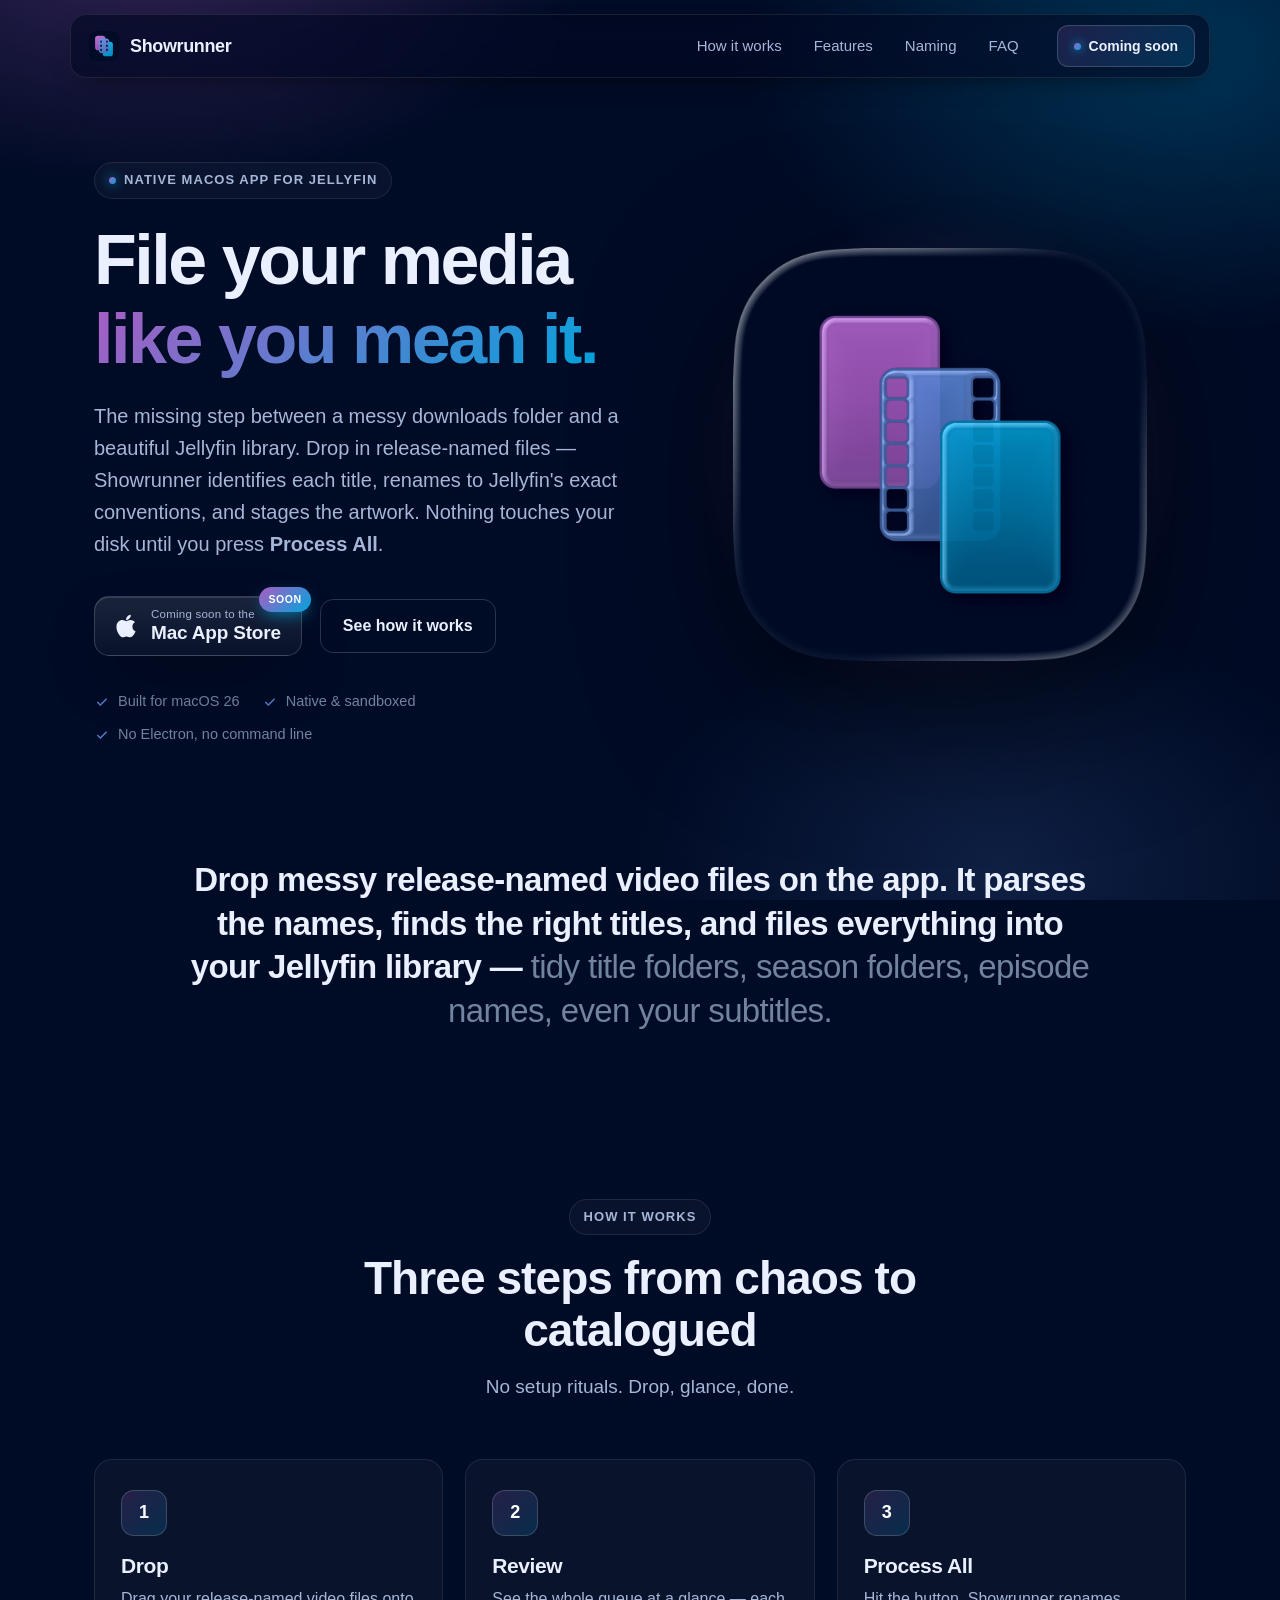
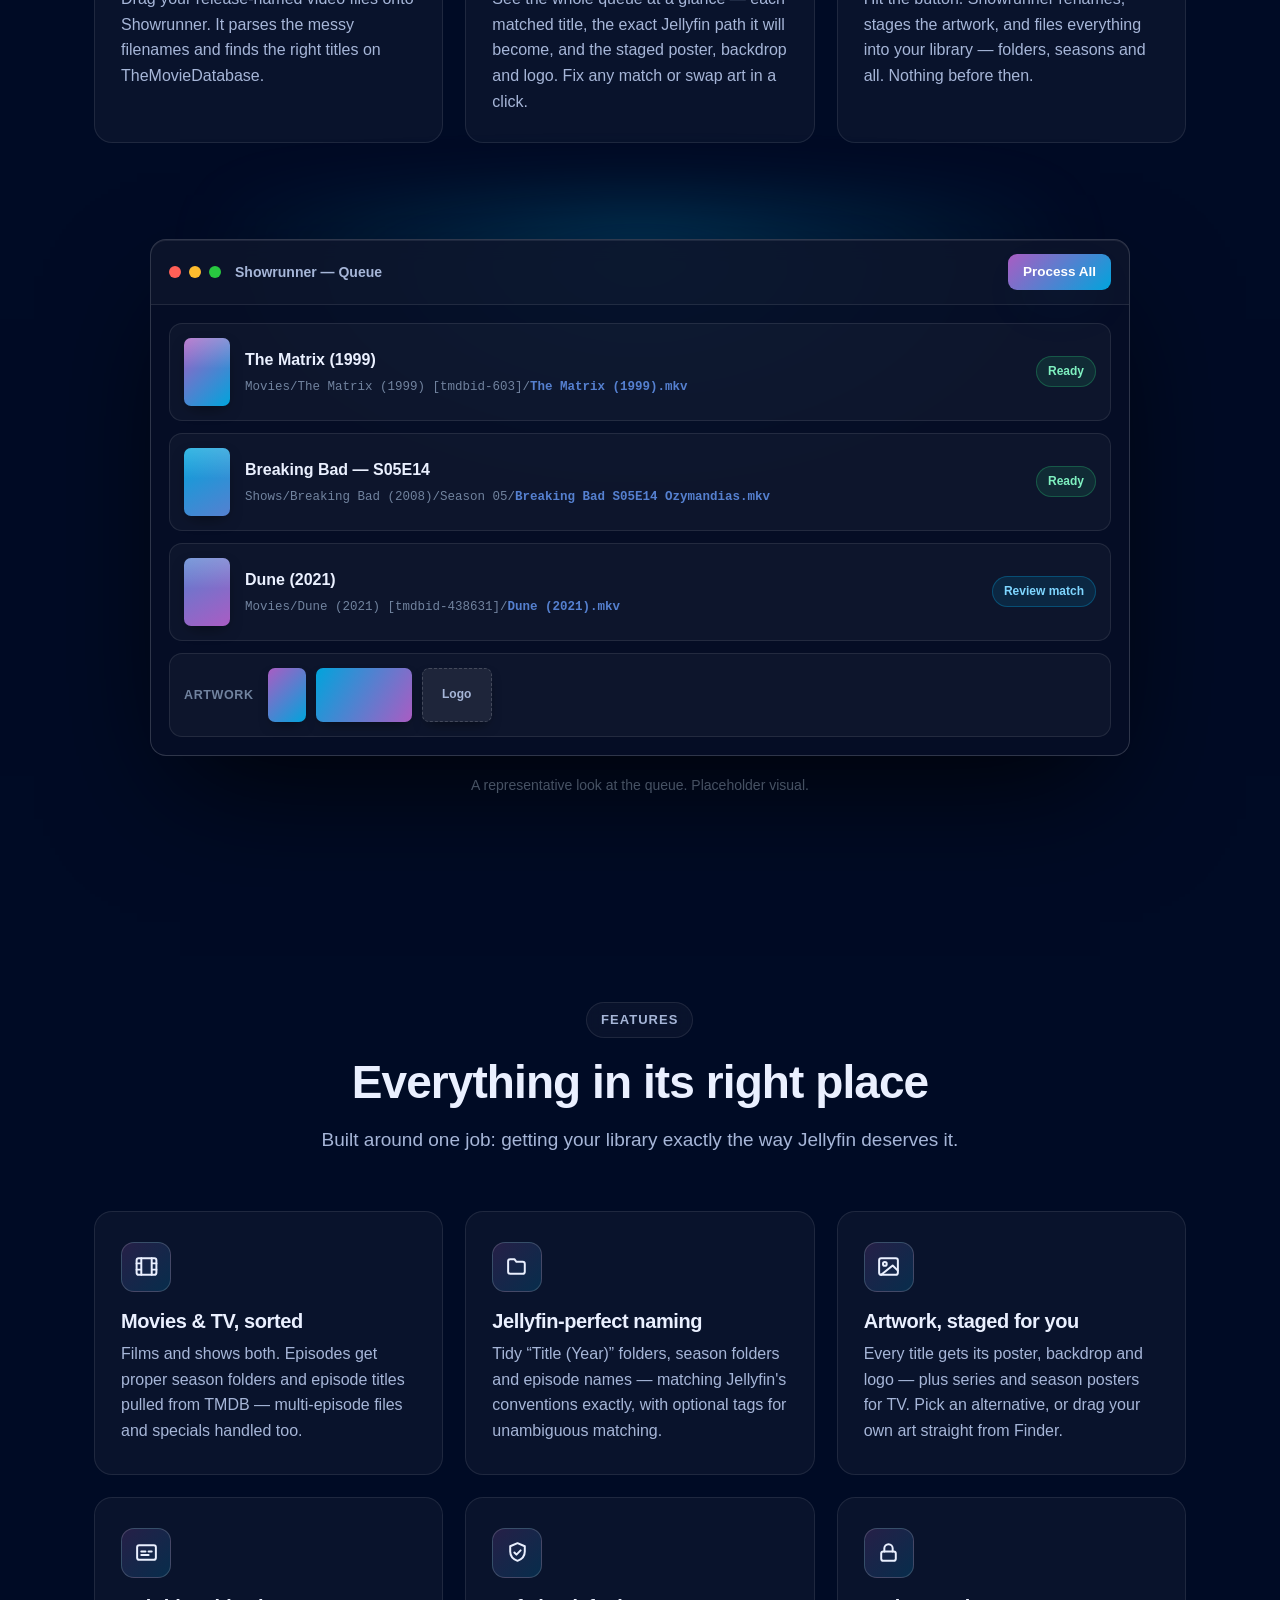
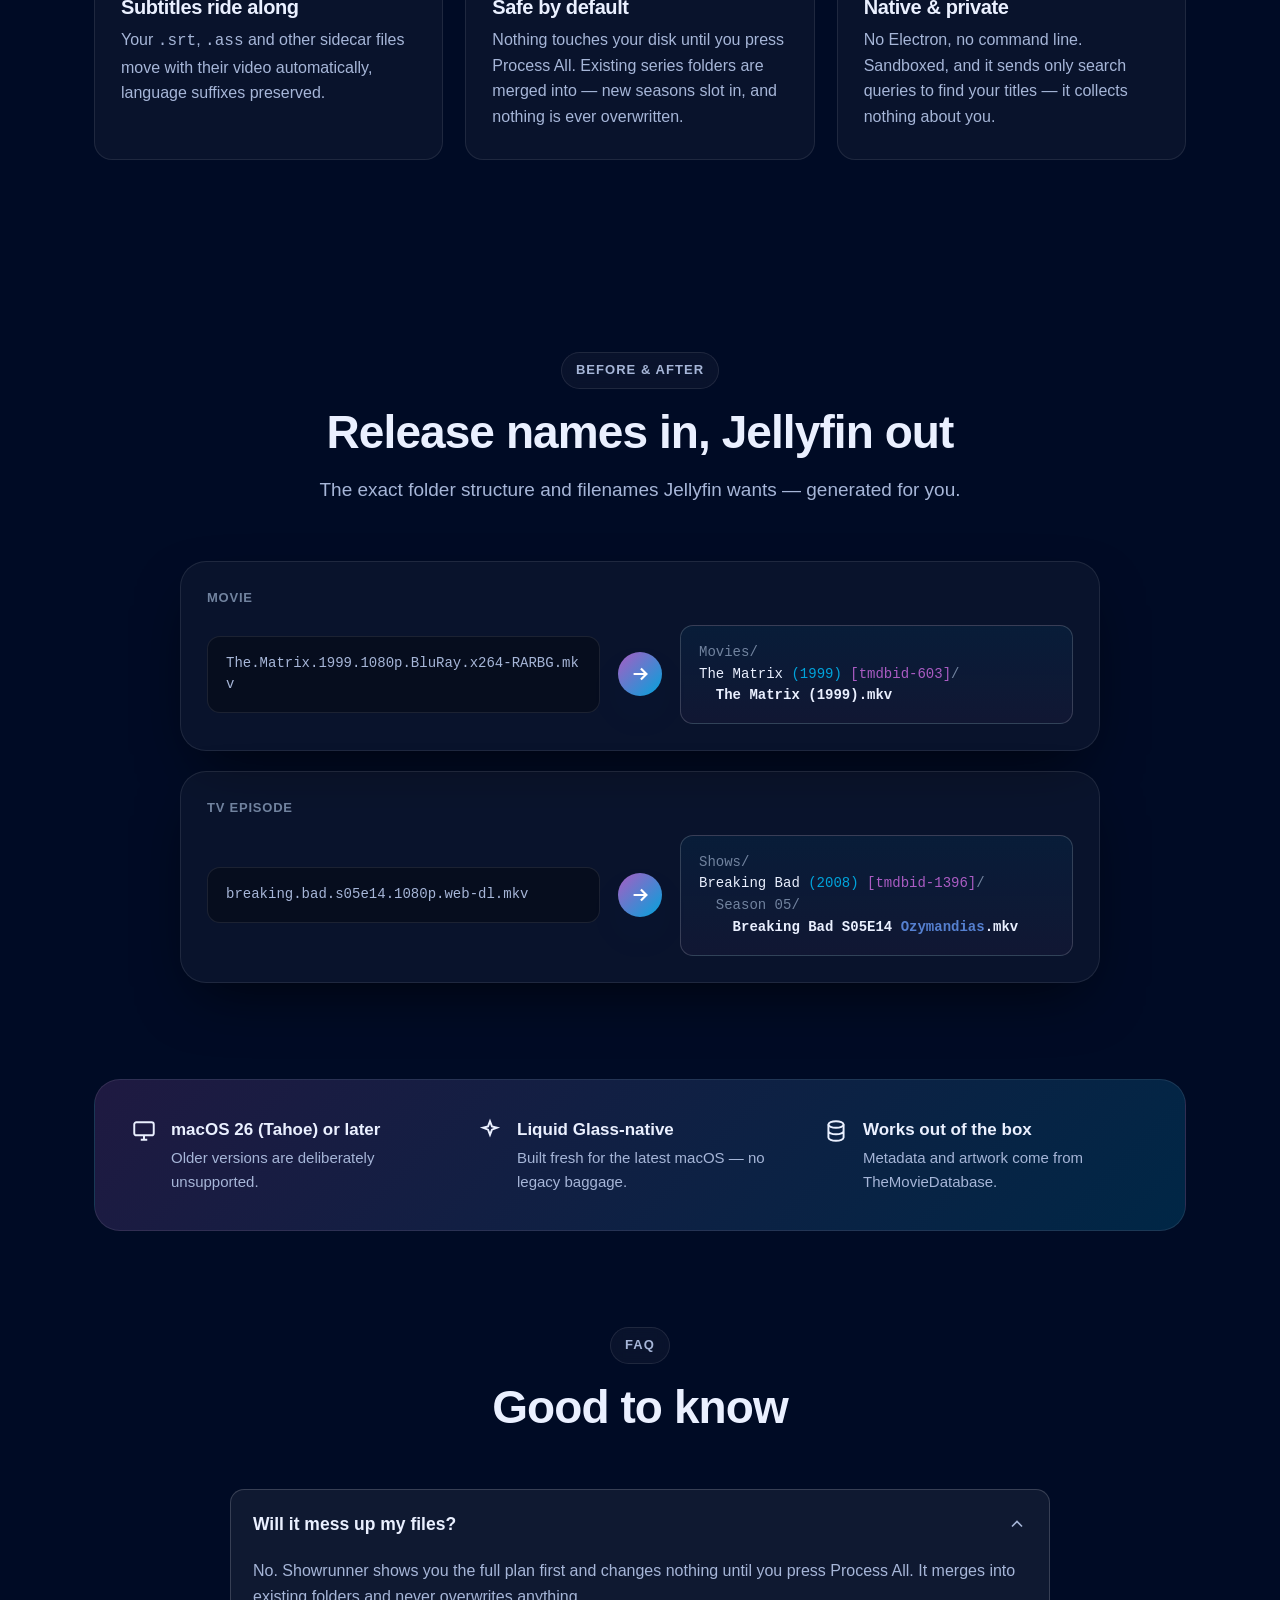
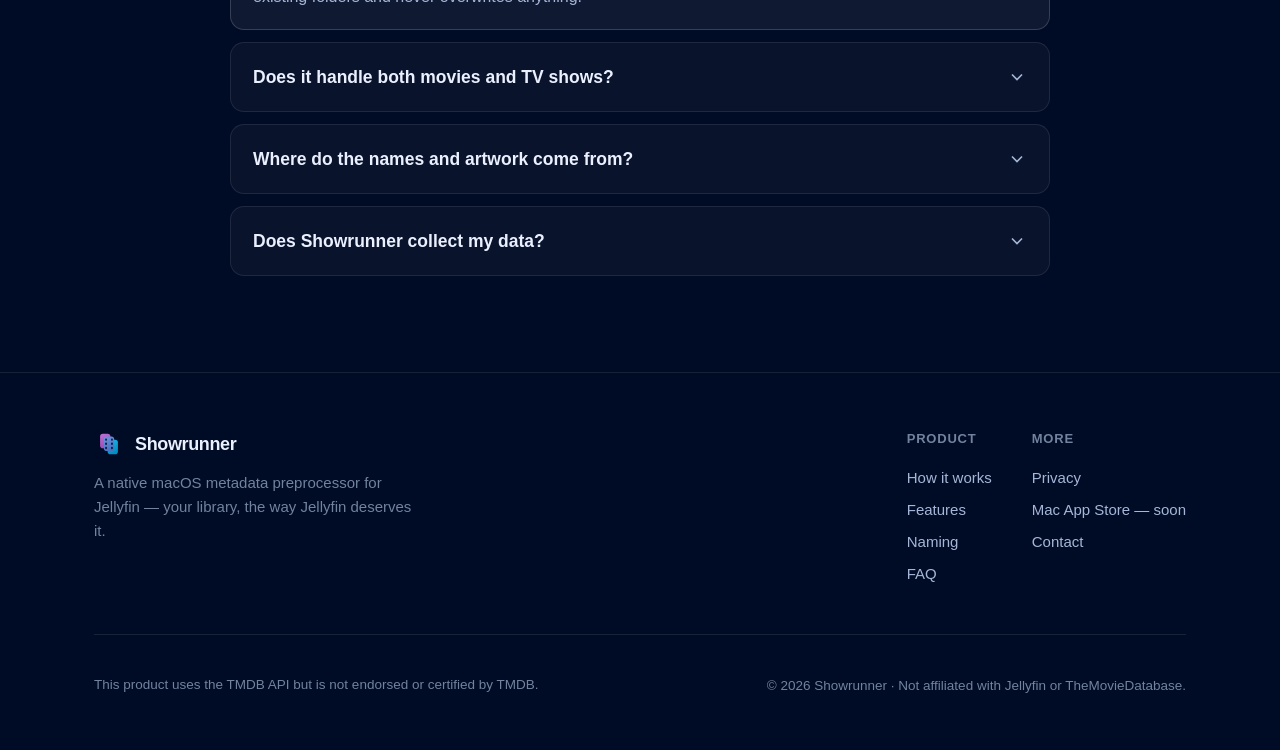
==== index.html @ 33395ade "Initial llm output. Full of em dashes and bad copy, but style is good." ====
<!DOCTYPE html>
<html lang="en">
<head>
  <meta charset="UTF-8">
  <meta name="viewport" content="width=device-width, initial-scale=1">
  <title>Showrunner — File your media like you mean it</title>
  <meta name="description" content="Showrunner is the missing step between a messy downloads folder and a beautiful Jellyfin library. A native macOS app that identifies, renames and files your movies and TV shows to Jellyfin's exact conventions — with artwork staged and nothing touched until you say so.">
  <meta name="theme-color" content="#000B25">

  <!-- Favicon -->
  <link rel="icon" href="assets/favicon.svg" type="image/svg+xml">
  <link rel="apple-touch-icon" href="assets/showrunner-icon.png">

  <!-- Social / Open Graph — TODO: set your real domain and add a 1200×630 PNG at assets/og-image.png -->
  <meta property="og:type" content="website">
  <meta property="og:title" content="Showrunner — File your media like you mean it">
  <meta property="og:description" content="The missing step between a messy downloads folder and a beautiful Jellyfin library. Native macOS, sandboxed, no fuss.">
  <meta property="og:image" content="assets/showrunner-icon.png">
  <meta name="twitter:card" content="summary_large_image">

  <link rel="stylesheet" href="styles.css">
</head>
<body>

  <!-- ===================== NAV ===================== -->
  <div class="nav-wrap">
    <nav class="nav container" aria-label="Primary">
      <a class="brand" href="#top"><img src="assets/favicon.svg" alt="">Showrunner</a>
      <div class="nav-links">
        <a href="#how">How it works</a>
        <a href="#features">Features</a>
        <a href="#naming">Naming</a>
        <a href="#faq">FAQ</a>
      </div>
      <div class="nav-cta">
        <span class="nav-pill"><span class="dot"></span>Coming soon</span>
      </div>
    </nav>
  </div>

  <main id="top">

    <!-- ===================== HERO ===================== -->
    <header class="hero">
      <div class="container hero-grid">
        <div class="hero-copy">
          <span class="eyebrow"><span class="dot"></span>Native macOS app for Jellyfin</span>
          <h1>File your media <span class="gradient-text">like you mean it.</span></h1>
          <p class="lead">
            The missing step between a messy downloads folder and a beautiful Jellyfin
            library. Drop in release-named files — Showrunner identifies each title,
            renames to Jellyfin's exact conventions, and stages the artwork. Nothing
            touches your disk until you press <strong>Process All</strong>.
          </p>
          <div class="hero-cta">
            <span class="appstore" role="img" aria-label="Coming soon to the Mac App Store">
              <svg class="apple" viewBox="0 0 384 512" aria-hidden="true"><path d="M318.7 268.7c-.2-36.7 16.4-64.4 50-84.8-18.8-26.9-47.2-41.7-84.7-44.6-35.5-2.8-74.3 20.7-88.5 20.7-15 0-49.4-19.7-76.4-19.7C63.3 141.2 4 184.8 4 273.5q0 39.3 14.4 81.2c12.8 36.7 59 126.7 107.2 125.2 25.2-.6 43-17.9 75.8-17.9 31.8 0 48.3 17.9 76.4 17.9 48.6-.7 90.4-82.5 102.6-119.3-65.2-30.7-61.7-90-61.7-91.9zm-56.6-164.2c27.3-32.4 24.8-61.9 24-72.5-24.1 1.4-52 16.4-67.9 34.9-17.5 19.8-27.8 44.3-25.6 71.9 26.1 2 49.9-11.4 69.5-34.3z"/></svg>
              <span class="lines"><small>Coming soon to the</small><strong>Mac App Store</strong></span>
              <span class="soon">Soon</span>
            </span>
            <a class="btn btn-ghost" href="#how">See how it works</a>
          </div>
          <div class="hero-meta">
            <span><svg viewBox="0 0 24 24"><path d="M5 12l4.5 4.5L19 7"/></svg>Built for macOS 26</span>
            <span><svg viewBox="0 0 24 24"><path d="M5 12l4.5 4.5L19 7"/></svg>Native &amp; sandboxed</span>
            <span><svg viewBox="0 0 24 24"><path d="M5 12l4.5 4.5L19 7"/></svg>No Electron, no command line</span>
          </div>
        </div>
        <div class="hero-art">
          <span class="glow"></span>
          <!-- Hero artwork — swap this src for your rendered PNG (e.g. assets/app-icon.png) when ready -->
          <img src="assets/showrunner-icon.png" alt="Showrunner app icon — a stacked set of media cards with a film strip" width="420" height="420">
        </div>
      </div>
    </header>

    <!-- ===================== PITCH ===================== -->
    <section class="pitch" aria-label="What Showrunner does">
      <div class="container">
        <p>
          Drop messy release-named video files on the app. It parses the names, finds the
          right titles, and files everything into your Jellyfin library —
          <span class="muted">tidy title folders, season folders, episode names, even your subtitles.</span>
        </p>
      </div>
    </section>

    <!-- ===================== HOW IT WORKS ===================== -->
    <section id="how">
      <div class="container">
        <div class="section-head">
          <span class="eyebrow">How it works</span>
          <h2>Three steps from chaos to catalogued</h2>
          <p>No setup rituals. Drop, glance, done.</p>
        </div>
        <div class="steps">
          <div class="step">
            <div class="num">1</div>
            <h3>Drop</h3>
            <p>Drag your release-named video files onto Showrunner. It parses the messy filenames and finds the right titles on TheMovieDatabase.</p>
          </div>
          <div class="step">
            <div class="num">2</div>
            <h3>Review</h3>
            <p>See the whole queue at a glance — each matched title, the exact Jellyfin path it will become, and the staged poster, backdrop and logo. Fix any match or swap art in a click.</p>
          </div>
          <div class="step">
            <div class="num">3</div>
            <h3>Process All</h3>
            <p>Hit the button. Showrunner renames, stages the artwork, and files everything into your library — folders, seasons and all. Nothing before then.</p>
          </div>
        </div>
      </div>
    </section>

    <!-- ===================== SCREENSHOT / APP WINDOW ===================== -->
    <section aria-label="A look at the app" style="padding-top:0;">
      <div class="container">
        <div class="shot-wrap">
          <div class="window">
            <div class="titlebar">
              <span class="traffic"><i class="r"></i><i class="y"></i><i class="g"></i></span>
              <span class="title">Showrunner — Queue</span>
              <span class="process">Process All</span>
            </div>
            <div class="win-body">
              <div class="queue-row">
                <div class="poster"></div>
                <div class="qmeta">
                  <div class="qtitle">The Matrix (1999)</div>
                  <div class="qpath">Movies/The Matrix (1999) [tmdbid-603]/<b>The Matrix (1999).mkv</b></div>
                </div>
                <span class="pill ready">Ready</span>
              </div>
              <div class="queue-row">
                <div class="poster b2"></div>
                <div class="qmeta">
                  <div class="qtitle">Breaking Bad — S05E14</div>
                  <div class="qpath">Shows/Breaking Bad (2008)/Season 05/<b>Breaking Bad S05E14 Ozymandias.mkv</b></div>
                </div>
                <span class="pill ready">Ready</span>
              </div>
              <div class="queue-row">
                <div class="poster b3"></div>
                <div class="qmeta">
                  <div class="qtitle">Dune (2021)</div>
                  <div class="qpath">Movies/Dune (2021) [tmdbid-438631]/<b>Dune (2021).mkv</b></div>
                </div>
                <span class="pill match">Review match</span>
              </div>
              <div class="artwork-strip">
                <span class="lbl">Artwork</span>
                <div class="art-thumb poster-t"></div>
                <div class="art-thumb back-t"></div>
                <div class="art-thumb logo-t">Logo</div>
              </div>
            </div>
          </div>
          <p style="text-align:center;color:var(--muted-2);font-size:14px;margin-top:18px;">A representative look at the queue. Placeholder visual.</p>
        </div>
      </div>
    </section>

    <!-- ===================== FEATURES ===================== -->
    <section id="features">
      <div class="container">
        <div class="section-head">
          <span class="eyebrow">Features</span>
          <h2>Everything in its right place</h2>
          <p>Built around one job: getting your library exactly the way Jellyfin deserves it.</p>
        </div>
        <div class="features">

          <div class="feature">
            <div class="ico"><svg viewBox="0 0 24 24"><rect x="2.5" y="4" width="19" height="16" rx="2"/><path d="M7 4v16M17 4v16M2.5 9h4.5M2.5 15h4.5M17 9h4.5M17 15h4.5"/></svg></div>
            <h3>Movies &amp; TV, sorted</h3>
            <p>Films and shows both. Episodes get proper season folders and episode titles pulled from TMDB — multi-episode files and specials handled too.</p>
          </div>

          <div class="feature">
            <div class="ico"><svg viewBox="0 0 24 24"><path d="M3 7a2 2 0 0 1 2-2h4l2 2.5h6a2 2 0 0 1 2 2V17a2 2 0 0 1-2 2H5a2 2 0 0 1-2-2z"/></svg></div>
            <h3>Jellyfin-perfect naming</h3>
            <p>Tidy “Title (Year)” folders, season folders and episode names — matching Jellyfin's conventions exactly, with optional tags for unambiguous matching.</p>
          </div>

          <div class="feature">
            <div class="ico"><svg viewBox="0 0 24 24"><rect x="3" y="4" width="18" height="16" rx="2"/><circle cx="8.5" cy="9.5" r="1.8"/><path d="M21 16l-5-5L5 20"/></svg></div>
            <h3>Artwork, staged for you</h3>
            <p>Every title gets its poster, backdrop and logo — plus series and season posters for TV. Pick an alternative, or drag your own art straight from Finder.</p>
          </div>

          <div class="feature">
            <div class="ico"><svg viewBox="0 0 24 24"><rect x="3" y="5" width="18" height="14" rx="2"/><path d="M7 11h4M7 14.5h7M14 11h3"/></svg></div>
            <h3>Subtitles ride along</h3>
            <p>Your <code>.srt</code>, <code>.ass</code> and other sidecar files move with their video automatically, language suffixes preserved.</p>
          </div>

          <div class="feature">
            <div class="ico"><svg viewBox="0 0 24 24"><path d="M12 3l7 3v5c0 4.5-3 7.5-7 9-4-1.5-7-4.5-7-9V6z"/><path d="M9 12l2 2 4-4"/></svg></div>
            <h3>Safe by default</h3>
            <p>Nothing touches your disk until you press Process All. Existing series folders are merged into — new seasons slot in, and nothing is ever overwritten.</p>
          </div>

          <div class="feature">
            <div class="ico"><svg viewBox="0 0 24 24"><rect x="5" y="11" width="14" height="9" rx="2"/><path d="M8 11V8a4 4 0 0 1 8 0v3"/></svg></div>
            <h3>Native &amp; private</h3>
            <p>No Electron, no command line. Sandboxed, and it sends only search queries to find your titles — it collects nothing about you.</p>
          </div>

        </div>
      </div>
    </section>

    <!-- ===================== NAMING SHOWCASE ===================== -->
    <section id="naming">
      <div class="container">
        <div class="section-head">
          <span class="eyebrow">Before &amp; after</span>
          <h2>Release names in, Jellyfin out</h2>
          <p>The exact folder structure and filenames Jellyfin wants — generated for you.</p>
        </div>
        <div class="xform">

          <div class="xform-card">
            <div class="tag">Movie</div>
            <div class="xform-flow">
              <div class="file">The.Matrix.1999.1080p.BluRay.x264-RARBG.mkv</div>
              <span class="arrow"><svg viewBox="0 0 24 24"><path d="M5 12h14M13 6l6 6-6 6"/></svg></span>
              <div class="file out"><span class="path">Movies/</span><br>The Matrix <span class="tok-year">(1999)</span> <span class="tok-id">[tmdbid-603]</span><span class="path">/</span><br>&nbsp;&nbsp;<b>The Matrix (1999).mkv</b></div>
            </div>
          </div>

          <div class="xform-card">
            <div class="tag">TV Episode</div>
            <div class="xform-flow">
              <div class="file">breaking.bad.s05e14.1080p.web-dl.mkv</div>
              <span class="arrow"><svg viewBox="0 0 24 24"><path d="M5 12h14M13 6l6 6-6 6"/></svg></span>
              <div class="file out"><span class="path">Shows/</span><br>Breaking Bad <span class="tok-year">(2008)</span> <span class="tok-id">[tmdbid-1396]</span><span class="path">/</span><br>&nbsp;&nbsp;<span class="path">Season 05/</span><br>&nbsp;&nbsp;&nbsp;&nbsp;<b>Breaking Bad S05E14 <span class="tok-ep">Ozymandias</span>.mkv</b></div>
            </div>
          </div>

        </div>
      </div>
    </section>

    <!-- ===================== REQUIREMENTS ===================== -->
    <section class="reqs">
      <div class="container">
        <div class="reqs-inner">
          <div class="req">
            <svg viewBox="0 0 24 24"><rect x="3" y="4" width="18" height="12" rx="2"/><path d="M9 20h6M12 16v4"/></svg>
            <div><h4>macOS 26 (Tahoe) or later</h4><p>Older versions are deliberately unsupported.</p></div>
          </div>
          <div class="req">
            <svg viewBox="0 0 24 24"><path d="M12 3l1.8 4.7L18.5 9l-4.7 1.8L12 15.5l-1.8-4.7L5.5 9l4.7-1.3z"/></svg>
            <div><h4>Liquid Glass-native</h4><p>Built fresh for the latest macOS — no legacy baggage.</p></div>
          </div>
          <div class="req">
            <svg viewBox="0 0 24 24"><ellipse cx="12" cy="6" rx="7" ry="3"/><path d="M5 6v6c0 1.7 3.1 3 7 3s7-1.3 7-3M5 12v6c0 1.7 3.1 3 7 3s7-1.3 7-3v-12"/></svg>
            <div><h4>Works out of the box</h4><p>Metadata and artwork come from TheMovieDatabase.</p></div>
          </div>
        </div>
      </div>
    </section>

    <!-- ===================== FAQ ===================== -->
    <section id="faq" style="padding-top:0;">
      <div class="container">
        <div class="section-head">
          <span class="eyebrow">FAQ</span>
          <h2>Good to know</h2>
        </div>
        <div class="faq">
          <details open>
            <summary>Will it mess up my files?<svg class="chev" viewBox="0 0 24 24"><path d="M6 9l6 6 6-6"/></svg></summary>
            <div class="answer">No. Showrunner shows you the full plan first and changes nothing until you press Process All. It merges into existing folders and never overwrites anything.</div>
          </details>
          <details>
            <summary>Does it handle both movies and TV shows?<svg class="chev" viewBox="0 0 24 24"><path d="M6 9l6 6 6-6"/></svg></summary>
            <div class="answer">Both. Episodes get proper season folders and titles, and it handles multi-episode files, specials, and subtitle sidecars along the way.</div>
          </details>
          <details>
            <summary>Where do the names and artwork come from?<svg class="chev" viewBox="0 0 24 24"><path d="M6 9l6 6 6-6"/></svg></summary>
            <div class="answer">From TheMovieDatabase (TMDB). Each title defaults to its main poster, backdrop and logo, and you can swap in any alternative — or drag your own image from Finder onto any artwork card.</div>
          </details>
          <details>
            <summary>Does Showrunner collect my data?<svg class="chev" viewBox="0 0 24 24"><path d="M6 9l6 6 6-6"/></svg></summary>
            <div class="answer">No. It sends search queries derived from your filenames to TMDB so it can find matches, and collects nothing about you. See the <a href="privacy.html">Privacy</a> page for details.</div>
          </details>
        </div>
      </div>
    </section>

  </main>

  <!-- ===================== FOOTER ===================== -->
  <footer>
    <div class="container">
      <div class="foot-grid">
        <div class="foot-brand">
          <a class="brand" href="#top"><img src="assets/favicon.svg" alt="">Showrunner</a>
          <p>A native macOS metadata preprocessor for Jellyfin — your library, the way Jellyfin deserves it.</p>
        </div>
        <div class="foot-links">
          <div class="foot-col">
            <h5>Product</h5>
            <a href="#how">How it works</a>
            <a href="#features">Features</a>
            <a href="#naming">Naming</a>
            <a href="#faq">FAQ</a>
          </div>
          <div class="foot-col">
            <h5>More</h5>
            <a href="privacy.html">Privacy</a>
            <span>Mac App Store — soon</span>
            <!-- TODO: replace with your real support address -->
            <a href="mailto:hello@showrunner.app">Contact</a>
          </div>
        </div>
      </div>
      <div class="foot-bottom">
        <p class="attribution">This product uses the TMDB API but is not endorsed or certified by TMDB.</p>
        <p>© 2026 Showrunner · Not affiliated with Jellyfin or TheMovieDatabase.</p>
      </div>
    </div>
  </footer>

</body>
</html>
---- styles.css ----
/* ==========================================================================
   Showrunner — marketing site styles
   Zero JavaScript. System font stack (no web-font requests).
   Palette is taken from the app icon.
   ========================================================================== */

:root {
  /* Brand */
  --bg:            #000B25;   /* icon background fill */
  --bg-2:          #02123c;   /* lifted panel tone */
  --purple:        #AA5CC3;   /* icon card 1 */
  --blue:          #00A4DC;   /* icon card 2 */
  --periwinkle:    #5580D0;   /* icon film-strip */

  /* Text */
  --text:          #EAF0FF;
  --muted:         #A6B6D8;
  --muted-2:       #71839F;

  /* Surfaces */
  --card:          rgba(255, 255, 255, 0.035);
  --card-2:        rgba(255, 255, 255, 0.06);
  --border:        rgba(255, 255, 255, 0.09);
  --border-bright: rgba(255, 255, 255, 0.17);

  /* Effects */
  --grad:          linear-gradient(135deg, var(--purple) 0%, var(--blue) 100%);
  --grad-soft:     linear-gradient(135deg, rgba(170,92,195,.18), rgba(0,164,220,.18));
  --shadow:        0 24px 60px -20px rgba(0, 0, 0, 0.7);
  --shadow-glow:   0 18px 50px -16px rgba(0, 130, 200, 0.45);

  --radius:        18px;
  --radius-lg:     26px;
  --maxw:          1140px;

  --font: -apple-system, BlinkMacSystemFont, "SF Pro Text", "Segoe UI", Roboto,
          Helvetica, Arial, sans-serif;
  --mono: ui-monospace, "SF Mono", SFMono-Regular, Menlo, Monaco, Consolas,
          "Liberation Mono", monospace;
}

/* --------------------------------------------------------------------------
   Base
   -------------------------------------------------------------------------- */
*, *::before, *::after { box-sizing: border-box; }

html { scroll-behavior: smooth; scroll-padding-top: 92px; -webkit-text-size-adjust: 100%; }

body {
  margin: 0;
  font-family: var(--font);
  color: var(--text);
  background: var(--bg);
  line-height: 1.6;
  font-size: 17px;
  -webkit-font-smoothing: antialiased;
  text-rendering: optimizeLegibility;
  overflow-x: hidden;
}

/* Ambient brand glows fixed behind everything */
body::before {
  content: "";
  position: fixed;
  inset: 0;
  z-index: -1;
  pointer-events: none;
  background:
    radial-gradient(58vw 48vh at 12% -8%,  rgba(170, 92, 195, 0.30), transparent 60%),
    radial-gradient(55vw 50vh at 92%  6%,  rgba(0, 164, 220, 0.26), transparent 62%),
    radial-gradient(48vw 46vh at 78% 96%,  rgba(85, 128, 208, 0.18), transparent 60%),
    var(--bg);
}

img, svg { display: block; max-width: 100%; height: auto; }

a { color: var(--blue); text-decoration: none; }
a:hover { color: #4cc4f0; }

h1, h2, h3 { line-height: 1.12; letter-spacing: -0.02em; font-weight: 700; margin: 0; }

.container { width: 100%; max-width: var(--maxw); margin: 0 auto; padding: 0 24px; }

.eyebrow {
  display: inline-flex; align-items: center; gap: 8px;
  font-size: 13px; font-weight: 600; letter-spacing: 0.08em; text-transform: uppercase;
  color: var(--muted);
  padding: 7px 14px;
  border: 1px solid var(--border);
  border-radius: 100px;
  background: var(--card);
  backdrop-filter: blur(8px);
}
.eyebrow .dot { width: 7px; height: 7px; border-radius: 50%; background: var(--grad); box-shadow: 0 0 12px var(--blue); }

.gradient-text {
  background: var(--grad);
  -webkit-background-clip: text; background-clip: text;
  -webkit-text-fill-color: transparent; color: transparent;
}

/* --------------------------------------------------------------------------
   Buttons & badges
   -------------------------------------------------------------------------- */
.btn {
  display: inline-flex; align-items: center; gap: 9px;
  font: inherit; font-weight: 600; font-size: 16px;
  padding: 13px 22px; border-radius: 13px;
  border: 1px solid var(--border-bright);
  background: var(--card-2); color: var(--text);
  cursor: pointer; transition: transform .15s ease, border-color .15s ease, background .15s ease;
}
.btn:hover { transform: translateY(-2px); border-color: var(--border-bright); background: rgba(255,255,255,.1); color: var(--text); }
.btn-ghost { background: transparent; }

/* Mac App Store coming-soon badge */
.appstore {
  display: inline-flex; align-items: center; gap: 12px;
  padding: 11px 20px 11px 18px;
  border-radius: 15px;
  border: 1px solid var(--border-bright);
  background: linear-gradient(180deg, rgba(255,255,255,.10), rgba(255,255,255,.03));
  box-shadow: var(--shadow), inset 0 1px 0 rgba(255,255,255,.12);
  position: relative;
}
.appstore .apple { width: 26px; height: 26px; fill: var(--text); flex: none; }
.appstore .lines { display: flex; flex-direction: column; line-height: 1.18; text-align: left; }
.appstore .lines small { font-size: 11.5px; color: var(--muted); letter-spacing: .02em; }
.appstore .lines strong { font-size: 19px; font-weight: 600; letter-spacing: -0.01em; }
.appstore .soon {
  position: absolute; top: -10px; right: -10px;
  font-size: 10.5px; font-weight: 700; letter-spacing: .06em; text-transform: uppercase;
  color: #fff; padding: 4px 9px; border-radius: 100px;
  background: var(--grad); box-shadow: 0 6px 16px -4px rgba(0,164,220,.7);
}

/* --------------------------------------------------------------------------
   Navigation
   -------------------------------------------------------------------------- */
.nav-wrap { position: sticky; top: 0; z-index: 50; }
.nav {
  margin: 14px auto; max-width: var(--maxw);
  display: flex; align-items: center; gap: 18px;
  padding: 10px 14px 10px 18px;
  border: 1px solid var(--border);
  border-radius: 16px;
  background: rgba(2, 9, 30, 0.62);
  backdrop-filter: blur(18px) saturate(140%);
  box-shadow: 0 10px 30px -16px rgba(0,0,0,.8);
}
.brand { display: inline-flex; align-items: center; gap: 11px; font-weight: 700; letter-spacing: -0.02em; font-size: 18px; color: var(--text); }
.brand img { width: 30px; height: 30px; border-radius: 8px; }
.nav-links { display: flex; align-items: center; gap: 4px; margin-left: auto; }
.nav-links a {
  color: var(--muted); font-weight: 500; font-size: 15px;
  padding: 8px 14px; border-radius: 10px; transition: color .15s, background .15s;
}
.nav-links a:hover { color: var(--text); background: var(--card); }
.nav-cta { margin-left: 6px; }
.nav-pill {
  display: inline-flex; align-items: center; gap: 8px;
  font-size: 14px; font-weight: 600; color: var(--text);
  padding: 9px 16px; border-radius: 11px;
  border: 1px solid var(--border-bright);
  background: var(--grad-soft);
}
.nav-pill .dot { width: 7px; height: 7px; border-radius: 50%; background: var(--grad); box-shadow: 0 0 10px var(--blue); }

/* --------------------------------------------------------------------------
   Sections
   -------------------------------------------------------------------------- */
section { padding: 96px 0; }
.section-head { max-width: 720px; margin: 0 auto 56px; text-align: center; }
.section-head h2 { font-size: clamp(30px, 4.2vw, 46px); margin: 18px 0 16px; }
.section-head p { color: var(--muted); font-size: 19px; margin: 0; }

/* --------------------------------------------------------------------------
   Hero
   -------------------------------------------------------------------------- */
.hero { padding: 70px 0 84px; }
.hero-grid { display: grid; grid-template-columns: 1.05fr 0.95fr; gap: 56px; align-items: center; }
.hero h1 { font-size: clamp(40px, 6vw, 70px); letter-spacing: -0.035em; margin: 22px 0 0; }
.hero .lead { color: var(--muted); font-size: 20px; margin: 22px 0 0; max-width: 560px; }
.hero-cta { display: flex; align-items: center; gap: 18px; flex-wrap: wrap; margin-top: 36px; }
.hero-meta { display: flex; flex-wrap: wrap; gap: 10px 22px; margin-top: 34px; color: var(--muted-2); font-size: 14.5px; font-weight: 500; }
.hero-meta span { display: inline-flex; align-items: center; gap: 8px; }
.hero-meta svg { width: 16px; height: 16px; stroke: var(--periwinkle); fill: none; stroke-width: 2; }

.hero-art { position: relative; display: grid; place-items: center; }
.hero-art .glow {
  position: absolute; width: 86%; aspect-ratio: 1; border-radius: 50%;
  background: radial-gradient(circle, rgba(0,164,220,.45), rgba(170,92,195,.32) 45%, transparent 70%);
  filter: blur(36px); z-index: 0;
}
.hero-art img { position: relative; z-index: 1; width: min(420px, 84%); animation: float 7s ease-in-out infinite; filter: drop-shadow(0 40px 70px rgba(0,0,0,.55)); }

@keyframes float { 0%,100% { transform: translateY(-10px); } 50% { transform: translateY(10px); } }

/* --------------------------------------------------------------------------
   Pitch band
   -------------------------------------------------------------------------- */
.pitch { padding: 28px 0 70px; }
.pitch p {
  max-width: 920px; margin: 0 auto; text-align: center;
  font-size: clamp(23px, 3vw, 33px); font-weight: 600; line-height: 1.32; letter-spacing: -0.02em;
  color: var(--text);
}
.pitch .muted { color: var(--muted-2); font-weight: 500; }

/* --------------------------------------------------------------------------
   Steps (how it works)
   -------------------------------------------------------------------------- */
.steps { display: grid; grid-template-columns: repeat(3, 1fr); gap: 22px; }
.step {
  position: relative; padding: 30px 26px 28px;
  background: var(--card); border: 1px solid var(--border); border-radius: var(--radius);
}
.step .num {
  display: inline-grid; place-items: center; width: 46px; height: 46px; border-radius: 13px;
  font-weight: 700; font-size: 18px; color: #fff; margin-bottom: 18px;
  background: var(--grad-soft); border: 1px solid var(--border-bright);
}
.step h3 { font-size: 21px; margin-bottom: 9px; }
.step p { color: var(--muted); margin: 0; font-size: 16px; }

/* --------------------------------------------------------------------------
   Transformation showcase
   -------------------------------------------------------------------------- */
.xform { display: grid; gap: 20px; max-width: 920px; margin: 0 auto; }
.xform-card {
  background: var(--card); border: 1px solid var(--border); border-radius: var(--radius-lg);
  padding: 26px; box-shadow: var(--shadow);
}
.xform-card .tag { font-size: 13px; font-weight: 600; letter-spacing: .06em; text-transform: uppercase; color: var(--muted-2); margin-bottom: 16px; }
.xform-flow { display: grid; grid-template-columns: 1fr auto 1fr; gap: 18px; align-items: center; }
.file {
  font-family: var(--mono); font-size: 14px; line-height: 1.55;
  padding: 16px 18px; border-radius: 13px; border: 1px solid var(--border);
  background: rgba(0,0,0,.32); color: var(--muted); word-break: break-all;
}
.file.out { background: linear-gradient(180deg, rgba(0,164,220,.07), rgba(170,92,195,.05)); border-color: var(--border-bright); color: var(--text); }
.file .path { color: var(--muted-2); }
.file b { color: var(--text); font-weight: 600; }
.tok-year { color: var(--blue); }
.tok-id   { color: var(--purple); }
.tok-ep   { color: var(--periwinkle); }
.arrow { display: grid; place-items: center; width: 44px; height: 44px; border-radius: 50%; background: var(--grad); color: #fff; box-shadow: var(--shadow-glow); flex: none; }
.arrow svg { width: 22px; height: 22px; stroke: #fff; fill: none; stroke-width: 2.4; }

/* --------------------------------------------------------------------------
   Features grid
   -------------------------------------------------------------------------- */
.features { display: grid; grid-template-columns: repeat(3, 1fr); gap: 22px; }
.feature {
  padding: 30px 26px; border-radius: var(--radius);
  background: var(--card); border: 1px solid var(--border);
  transition: transform .18s ease, border-color .18s ease, background .18s ease;
}
.feature:hover { transform: translateY(-4px); border-color: var(--border-bright); background: var(--card-2); }
.feature .ico {
  width: 50px; height: 50px; border-radius: 13px; display: grid; place-items: center; margin-bottom: 18px;
  background: var(--grad-soft); border: 1px solid var(--border-bright);
}
.feature .ico svg { width: 25px; height: 25px; stroke: var(--text); fill: none; stroke-width: 1.9; stroke-linecap: round; stroke-linejoin: round; }
.feature h3 { font-size: 20px; margin-bottom: 9px; }
.feature p { color: var(--muted); margin: 0; font-size: 16px; }

/* --------------------------------------------------------------------------
   App window mockup (CSS "screenshot")
   -------------------------------------------------------------------------- */
.shot-wrap { max-width: 980px; margin: 0 auto; position: relative; }
.shot-wrap::before {
  content: ""; position: absolute; inset: -8% -4% 0; z-index: 0;
  background: radial-gradient(60% 60% at 50% 10%, rgba(0,164,220,.25), transparent 70%);
  filter: blur(30px);
}
.window {
  position: relative; z-index: 1;
  border-radius: 16px; overflow: hidden;
  border: 1px solid var(--border-bright);
  background: rgba(6, 14, 38, 0.86);
  box-shadow: 0 50px 120px -30px rgba(0,0,0,.85), inset 0 1px 0 rgba(255,255,255,.08);
  backdrop-filter: blur(10px);
}
.titlebar { display: flex; align-items: center; gap: 14px; padding: 14px 18px; border-bottom: 1px solid var(--border); background: rgba(255,255,255,.025); }
.traffic { display: flex; gap: 8px; }
.traffic i { width: 12px; height: 12px; border-radius: 50%; display: block; }
.traffic .r { background: #ff5f57; } .traffic .y { background: #febc2e; } .traffic .g { background: #28c840; }
.titlebar .title { font-size: 14px; font-weight: 600; color: var(--muted); }
.titlebar .process { margin-left: auto; font-size: 13.5px; font-weight: 600; color: #fff; padding: 7px 15px; border-radius: 9px; background: var(--grad); box-shadow: var(--shadow-glow); }
.win-body { display: grid; grid-template-columns: 1fr; gap: 12px; padding: 18px; }
.queue-row { display: grid; grid-template-columns: 46px 1fr auto; gap: 15px; align-items: center; padding: 14px; border-radius: 13px; background: var(--card); border: 1px solid var(--border); }
.poster { width: 46px; height: 68px; border-radius: 7px; background: var(--grad); position: relative; overflow: hidden; flex: none; box-shadow: 0 6px 16px -6px rgba(0,0,0,.6); }
.poster.b2 { background: linear-gradient(150deg, var(--blue), var(--periwinkle)); }
.poster.b3 { background: linear-gradient(150deg, var(--periwinkle), var(--purple)); }
.poster::after { content: ""; position: absolute; inset: 0; background: linear-gradient(180deg, rgba(255,255,255,.22), transparent 45%); }
.qmeta .qtitle { font-weight: 600; font-size: 16px; color: var(--text); }
.qmeta .qpath { font-family: var(--mono); font-size: 12.5px; color: var(--muted-2); margin-top: 4px; word-break: break-all; }
.qmeta .qpath b { color: var(--periwinkle); font-weight: 600; }
.pill { font-size: 12px; font-weight: 600; padding: 5px 11px; border-radius: 100px; white-space: nowrap; }
.pill.ready { color: #7ef0c0; background: rgba(40, 200, 120, .12); border: 1px solid rgba(40,200,120,.3); }
.pill.match { color: #7fd6ff; background: rgba(0,164,220,.13); border: 1px solid rgba(0,164,220,.32); }
.artwork-strip { display: flex; gap: 10px; padding: 14px; border-radius: 13px; background: var(--card); border: 1px solid var(--border); align-items: center; }
.artwork-strip .lbl { font-size: 12.5px; font-weight: 600; color: var(--muted-2); text-transform: uppercase; letter-spacing: .05em; margin-right: 4px; }
.art-thumb { height: 54px; border-radius: 7px; flex: none; box-shadow: 0 6px 14px -6px rgba(0,0,0,.6); }
.art-thumb.poster-t { width: 38px; background: var(--grad); }
.art-thumb.back-t { width: 96px; background: linear-gradient(120deg, var(--blue), var(--purple)); }
.art-thumb.logo-t { width: 70px; background: rgba(255,255,255,.07); border: 1px dashed var(--border-bright); display: grid; place-items: center; color: var(--muted); font-size: 12px; font-weight: 600; }

/* --------------------------------------------------------------------------
   Requirements band
   -------------------------------------------------------------------------- */
.reqs { padding: 0 0 96px; }
.reqs-inner {
  max-width: var(--maxw); margin: 0 auto;
  display: grid; grid-template-columns: repeat(3, 1fr); gap: 20px;
  padding: 36px; border-radius: var(--radius-lg);
  background: var(--grad-soft); border: 1px solid var(--border);
}
.req { display: flex; gap: 14px; align-items: flex-start; }
.req svg { width: 26px; height: 26px; stroke: var(--text); fill: none; stroke-width: 1.8; flex: none; margin-top: 2px; }
.req h4 { margin: 0 0 3px; font-size: 17px; }
.req p { margin: 0; color: var(--muted); font-size: 15px; }

/* --------------------------------------------------------------------------
   FAQ (zero-JS via <details>)
   -------------------------------------------------------------------------- */
.faq { max-width: 820px; margin: 0 auto; display: grid; gap: 12px; }
.faq details {
  border: 1px solid var(--border); border-radius: 14px; background: var(--card); overflow: hidden;
}
.faq details[open] { border-color: var(--border-bright); background: var(--card-2); }
.faq summary {
  list-style: none; cursor: pointer; padding: 20px 22px;
  font-weight: 600; font-size: 17.5px; display: flex; align-items: center; justify-content: space-between; gap: 16px;
}
.faq summary::-webkit-details-marker { display: none; }
.faq summary .chev { width: 20px; height: 20px; flex: none; transition: transform .2s ease; stroke: var(--muted); fill: none; stroke-width: 2; }
.faq details[open] summary .chev { transform: rotate(180deg); }
.faq .answer { padding: 0 22px 20px; color: var(--muted); font-size: 16px; }

/* --------------------------------------------------------------------------
   Footer
   -------------------------------------------------------------------------- */
footer { border-top: 1px solid var(--border); padding: 56px 0 40px; }
.foot-grid { display: flex; flex-wrap: wrap; gap: 28px 48px; justify-content: space-between; align-items: flex-start; }
.foot-brand { max-width: 320px; }
.foot-brand .brand { margin-bottom: 12px; }
.foot-brand p { color: var(--muted-2); font-size: 15px; margin: 0; }
.foot-links { display: flex; gap: 40px; flex-wrap: wrap; }
.foot-col h5 { margin: 0 0 12px; font-size: 13px; letter-spacing: .06em; text-transform: uppercase; color: var(--muted-2); font-weight: 600; }
.foot-col a, .foot-col span { display: block; color: var(--muted); font-size: 15px; padding: 4px 0; }
.foot-col a:hover { color: var(--text); }
.foot-bottom {
  margin-top: 44px; padding-top: 26px; border-top: 1px solid var(--border);
  display: flex; flex-wrap: wrap; gap: 12px 24px; justify-content: space-between; align-items: center;
  color: var(--muted-2); font-size: 13.5px;
}
.attribution { max-width: 640px; line-height: 1.5; }

/* --------------------------------------------------------------------------
   Privacy / content page
   -------------------------------------------------------------------------- */
.doc { max-width: 760px; margin: 0 auto; padding: 64px 0 40px; }
.doc h1 { font-size: clamp(34px, 5vw, 50px); margin-bottom: 10px; }
.doc .updated { color: var(--muted-2); font-size: 15px; margin-bottom: 30px; }
.doc h2 { font-size: 24px; margin: 40px 0 12px; }
.doc p, .doc li { color: var(--muted); font-size: 17px; }
.doc ul { padding-left: 22px; }
.doc li { margin-bottom: 8px; }
.notice {
  display: flex; gap: 14px; align-items: flex-start;
  padding: 18px 20px; border-radius: 14px; margin: 8px 0 8px;
  background: rgba(254, 188, 46, .08); border: 1px solid rgba(254, 188, 46, .3);
}
.notice svg { width: 24px; height: 24px; stroke: #febc2e; fill: none; stroke-width: 1.9; flex: none; }
.notice p { margin: 0; color: #ffe2a0; font-size: 15px; }
.back-home { display: inline-flex; align-items: center; gap: 8px; margin-bottom: 8px; color: var(--muted); font-weight: 500; }
.back-home:hover { color: var(--text); }

/* --------------------------------------------------------------------------
   Responsive
   -------------------------------------------------------------------------- */
@media (max-width: 900px) {
  .hero { padding: 32px 0 60px; }
  .hero-grid { grid-template-columns: 1fr; gap: 24px; text-align: center; }
  .hero .lead { margin-left: auto; margin-right: auto; }
  .hero-cta, .hero-meta { justify-content: center; }
  .hero-art { order: -1; }
  .hero-art img { width: min(248px, 60%); }
  .steps, .features, .reqs-inner { grid-template-columns: 1fr 1fr; }
}
@media (max-width: 760px) {
  .nav-links { display: none; }
  section { padding: 72px 0; }
  .xform-flow { grid-template-columns: 1fr; }
  .arrow { transform: rotate(90deg); margin: 2px auto; }
}
@media (max-width: 560px) {
  body { font-size: 16px; }
  .steps, .features, .reqs-inner { grid-template-columns: 1fr; }
  .hero-cta { flex-direction: column; align-items: stretch; }
  .appstore { justify-content: center; }
  .win-body .artwork-strip { flex-wrap: wrap; }
}

/* Respect reduced-motion */
@media (prefers-reduced-motion: reduce) {
  * { animation: none !important; scroll-behavior: auto !important; transition: none !important; }
}
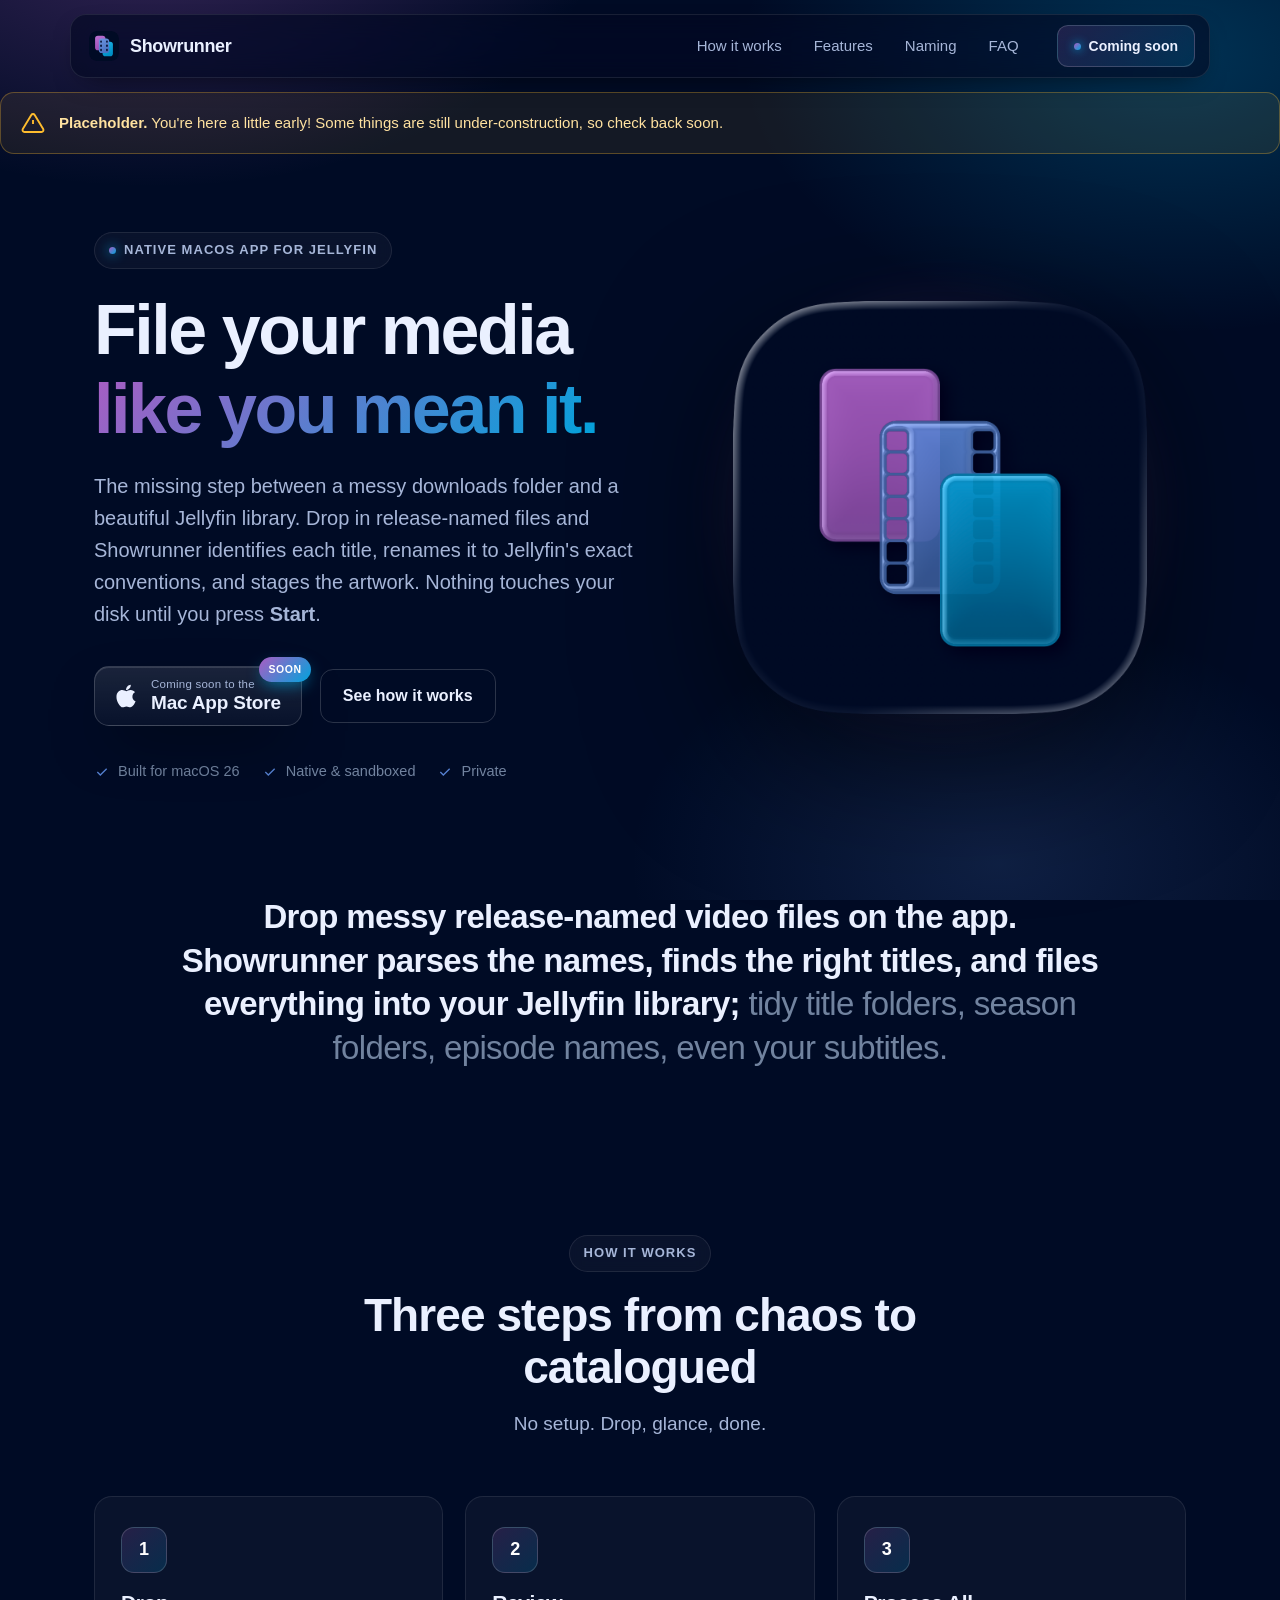
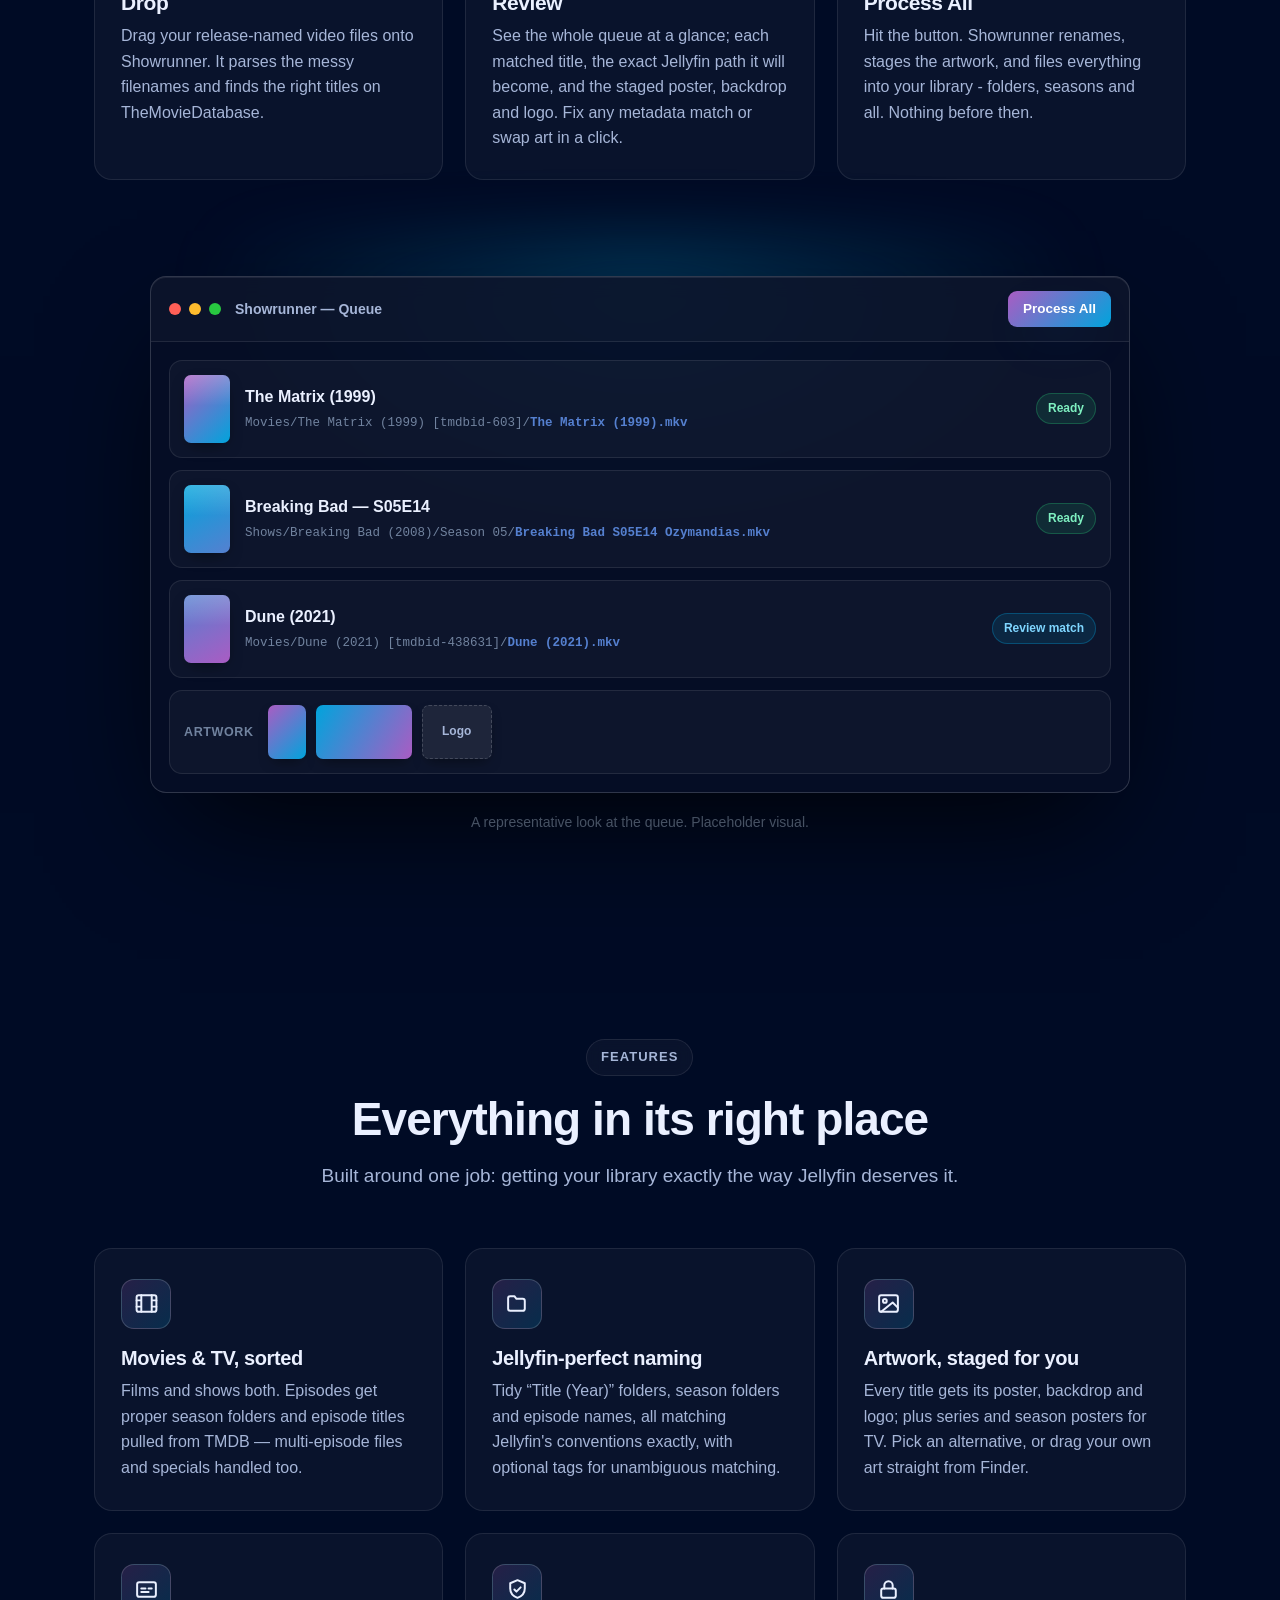
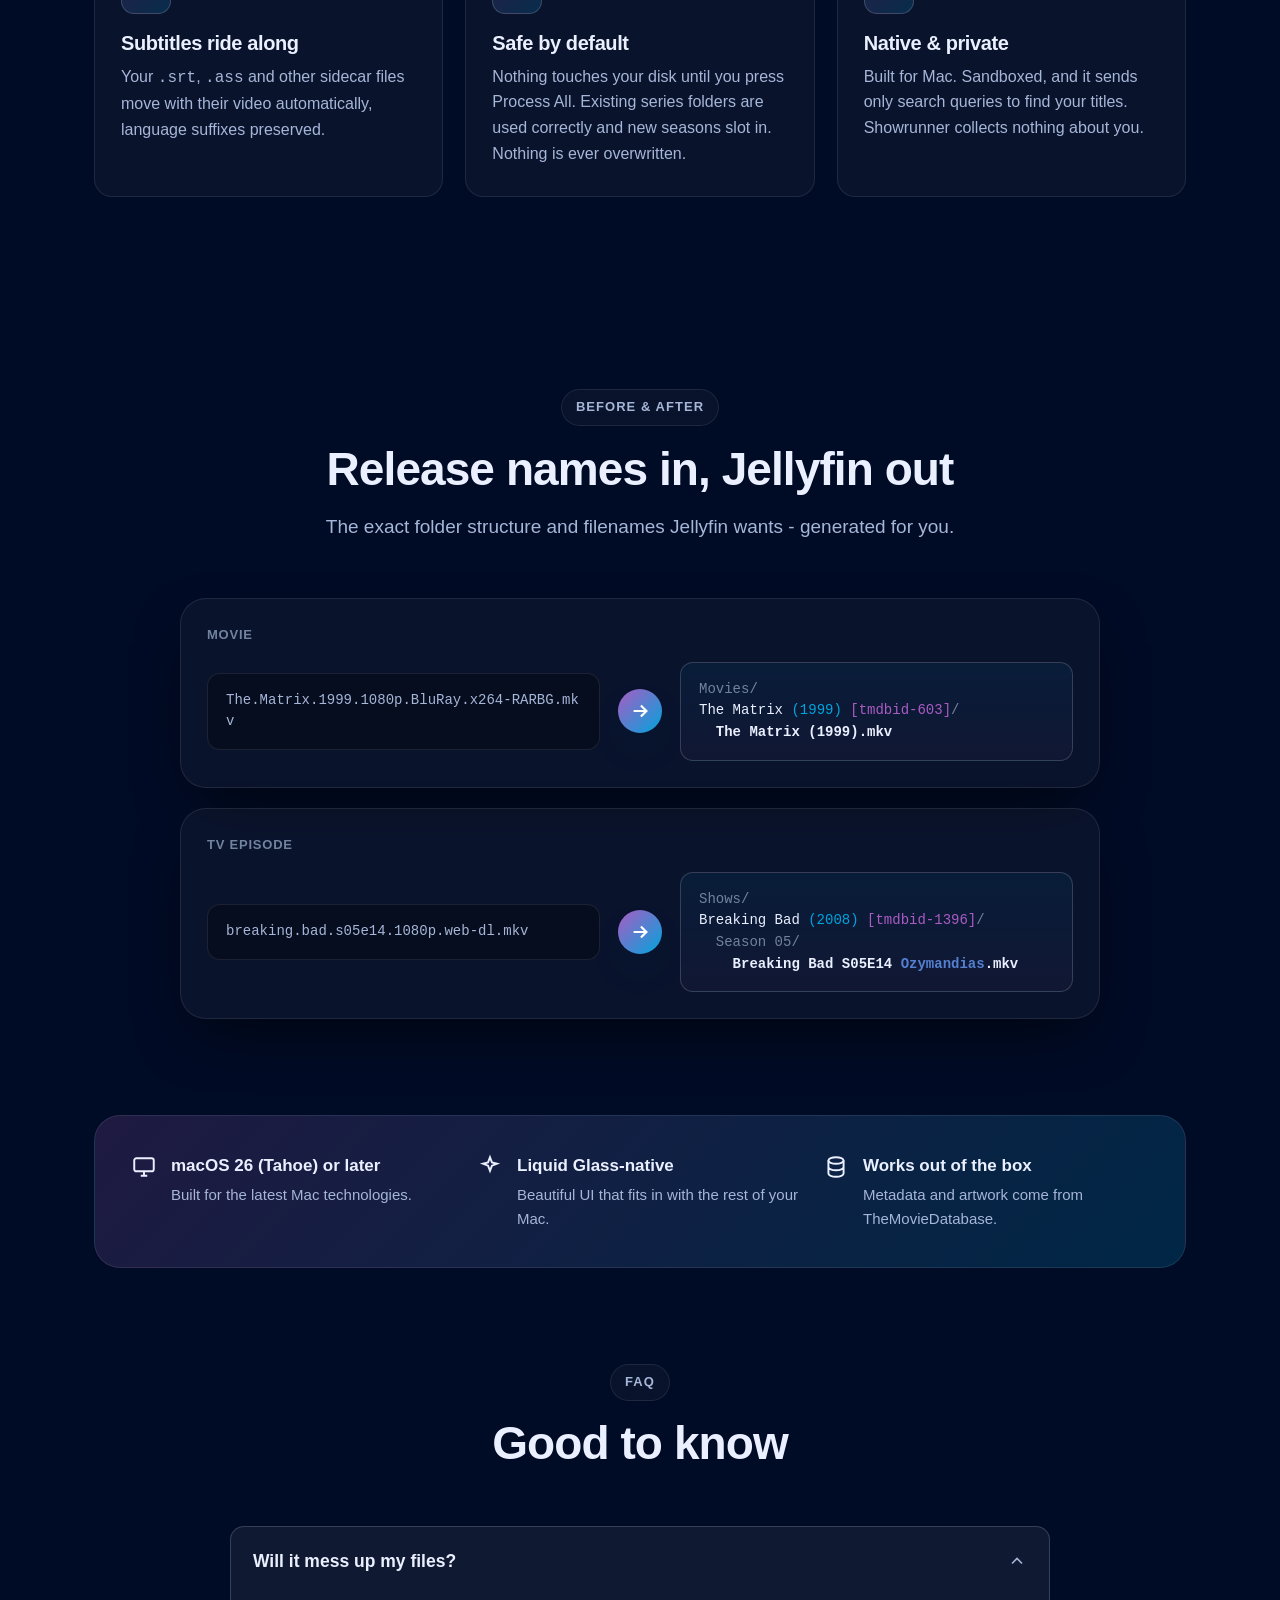
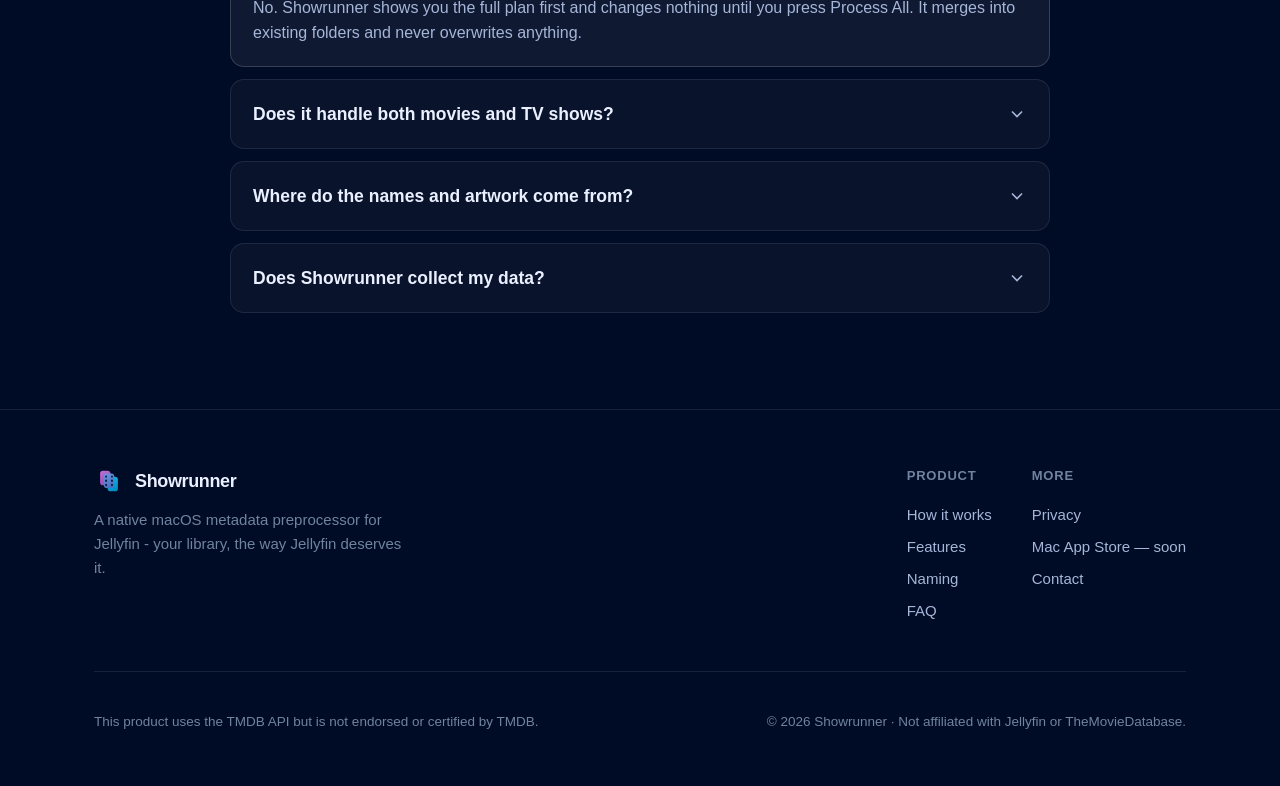
==== commit 28cdc7dc: "Quick wording pass to remove em dashes, add Notice banner on index." ====
--- a/index.html
+++ b/index.html
@@ -40,6 +40,11 @@
 
   <main id="top">
 
+    <div class="notice">
+        <svg viewBox="0 0 24 24"><path d="M12 9v4M12 17h.01M10.3 3.9 1.8 18a2 2 0 0 0 1.7 3h17a2 2 0 0 0 1.7-3L13.7 3.9a2 2 0 0 0-3.4 0z"/></svg>
+        <p><strong>Placeholder.</strong> You're here a little early! Some things are still under-construction, so check back soon.</p>
+    </div>
+
     <!-- ===================== HERO ===================== -->
     <header class="hero">
       <div class="container hero-grid">
@@ -48,9 +53,9 @@
           <h1>File your media <span class="gradient-text">like you mean it.</span></h1>
           <p class="lead">
             The missing step between a messy downloads folder and a beautiful Jellyfin
-            library. Drop in release-named files — Showrunner identifies each title,
-            renames to Jellyfin's exact conventions, and stages the artwork. Nothing
-            touches your disk until you press <strong>Process All</strong>.
+            library. Drop in release-named files and Showrunner identifies each title,
+            renames it to Jellyfin's exact conventions, and stages the artwork. Nothing
+            touches your disk until you press <strong>Start</strong>.
           </p>
           <div class="hero-cta">
             <span class="appstore" role="img" aria-label="Coming soon to the Mac App Store">
@@ -63,12 +68,11 @@
           <div class="hero-meta">
             <span><svg viewBox="0 0 24 24"><path d="M5 12l4.5 4.5L19 7"/></svg>Built for macOS 26</span>
             <span><svg viewBox="0 0 24 24"><path d="M5 12l4.5 4.5L19 7"/></svg>Native &amp; sandboxed</span>
-            <span><svg viewBox="0 0 24 24"><path d="M5 12l4.5 4.5L19 7"/></svg>No Electron, no command line</span>
+            <span><svg viewBox="0 0 24 24"><path d="M5 12l4.5 4.5L19 7"/></svg>Private</span>
           </div>
         </div>
         <div class="hero-art">
           <span class="glow"></span>
-          <!-- Hero artwork — swap this src for your rendered PNG (e.g. assets/app-icon.png) when ready -->
           <img src="assets/showrunner-icon.png" alt="Showrunner app icon — a stacked set of media cards with a film strip" width="420" height="420">
         </div>
       </div>
@@ -78,8 +82,8 @@
     <section class="pitch" aria-label="What Showrunner does">
       <div class="container">
         <p>
-          Drop messy release-named video files on the app. It parses the names, finds the
-          right titles, and files everything into your Jellyfin library —
+          Drop messy release-named video files on the app. Showrunner parses the names, finds the
+          right titles, and files everything into your Jellyfin library;
           <span class="muted">tidy title folders, season folders, episode names, even your subtitles.</span>
         </p>
       </div>
@@ -91,7 +95,7 @@
         <div class="section-head">
           <span class="eyebrow">How it works</span>
           <h2>Three steps from chaos to catalogued</h2>
-          <p>No setup rituals. Drop, glance, done.</p>
+          <p>No setup. Drop, glance, done.</p>
         </div>
         <div class="steps">
           <div class="step">
@@ -102,12 +106,12 @@
           <div class="step">
             <div class="num">2</div>
             <h3>Review</h3>
-            <p>See the whole queue at a glance — each matched title, the exact Jellyfin path it will become, and the staged poster, backdrop and logo. Fix any match or swap art in a click.</p>
+            <p>See the whole queue at a glance; each matched title, the exact Jellyfin path it will become, and the staged poster, backdrop and logo. Fix any metadata match or swap art in a click.</p>
           </div>
           <div class="step">
             <div class="num">3</div>
             <h3>Process All</h3>
-            <p>Hit the button. Showrunner renames, stages the artwork, and files everything into your library — folders, seasons and all. Nothing before then.</p>
+            <p>Hit the button. Showrunner renames, stages the artwork, and files everything into your library - folders, seasons and all. Nothing before then.</p>
           </div>
         </div>
       </div>
@@ -180,13 +184,13 @@
           <div class="feature">
             <div class="ico"><svg viewBox="0 0 24 24"><path d="M3 7a2 2 0 0 1 2-2h4l2 2.5h6a2 2 0 0 1 2 2V17a2 2 0 0 1-2 2H5a2 2 0 0 1-2-2z"/></svg></div>
             <h3>Jellyfin-perfect naming</h3>
-            <p>Tidy “Title (Year)” folders, season folders and episode names — matching Jellyfin's conventions exactly, with optional tags for unambiguous matching.</p>
+            <p>Tidy “Title (Year)” folders, season folders and episode names, all matching Jellyfin's conventions exactly, with optional tags for unambiguous matching.</p>
           </div>
 
           <div class="feature">
             <div class="ico"><svg viewBox="0 0 24 24"><rect x="3" y="4" width="18" height="16" rx="2"/><circle cx="8.5" cy="9.5" r="1.8"/><path d="M21 16l-5-5L5 20"/></svg></div>
             <h3>Artwork, staged for you</h3>
-            <p>Every title gets its poster, backdrop and logo — plus series and season posters for TV. Pick an alternative, or drag your own art straight from Finder.</p>
+            <p>Every title gets its poster, backdrop and logo; plus series and season posters for TV. Pick an alternative, or drag your own art straight from Finder.</p>
           </div>
 
           <div class="feature">
@@ -198,13 +202,13 @@
           <div class="feature">
             <div class="ico"><svg viewBox="0 0 24 24"><path d="M12 3l7 3v5c0 4.5-3 7.5-7 9-4-1.5-7-4.5-7-9V6z"/><path d="M9 12l2 2 4-4"/></svg></div>
             <h3>Safe by default</h3>
-            <p>Nothing touches your disk until you press Process All. Existing series folders are merged into — new seasons slot in, and nothing is ever overwritten.</p>
+            <p>Nothing touches your disk until you press Process All. Existing series folders are used correctly and new seasons slot in. Nothing is ever overwritten.</p>
           </div>
 
           <div class="feature">
             <div class="ico"><svg viewBox="0 0 24 24"><rect x="5" y="11" width="14" height="9" rx="2"/><path d="M8 11V8a4 4 0 0 1 8 0v3"/></svg></div>
             <h3>Native &amp; private</h3>
-            <p>No Electron, no command line. Sandboxed, and it sends only search queries to find your titles — it collects nothing about you.</p>
+            <p>Built for Mac. Sandboxed, and it sends only search queries to find your titles. Showrunner collects nothing about you.</p>
           </div>
 
         </div>
@@ -217,7 +221,7 @@
         <div class="section-head">
           <span class="eyebrow">Before &amp; after</span>
           <h2>Release names in, Jellyfin out</h2>
-          <p>The exact folder structure and filenames Jellyfin wants — generated for you.</p>
+          <p>The exact folder structure and filenames Jellyfin wants - generated for you.</p>
         </div>
         <div class="xform">
 
@@ -249,11 +253,11 @@
         <div class="reqs-inner">
           <div class="req">
             <svg viewBox="0 0 24 24"><rect x="3" y="4" width="18" height="12" rx="2"/><path d="M9 20h6M12 16v4"/></svg>
-            <div><h4>macOS 26 (Tahoe) or later</h4><p>Older versions are deliberately unsupported.</p></div>
+            <div><h4>macOS 26 (Tahoe) or later</h4><p>Built for the latest Mac technologies.</p></div>
           </div>
           <div class="req">
             <svg viewBox="0 0 24 24"><path d="M12 3l1.8 4.7L18.5 9l-4.7 1.8L12 15.5l-1.8-4.7L5.5 9l4.7-1.3z"/></svg>
-            <div><h4>Liquid Glass-native</h4><p>Built fresh for the latest macOS — no legacy baggage.</p></div>
+            <div><h4>Liquid Glass-native</h4><p>Beautiful UI that fits in with the rest of your Mac.</p></div>
           </div>
           <div class="req">
             <svg viewBox="0 0 24 24"><ellipse cx="12" cy="6" rx="7" ry="3"/><path d="M5 6v6c0 1.7 3.1 3 7 3s7-1.3 7-3M5 12v6c0 1.7 3.1 3 7 3s7-1.3 7-3v-12"/></svg>
@@ -299,7 +303,7 @@
       <div class="foot-grid">
         <div class="foot-brand">
           <a class="brand" href="#top"><img src="assets/favicon.svg" alt="">Showrunner</a>
-          <p>A native macOS metadata preprocessor for Jellyfin — your library, the way Jellyfin deserves it.</p>
+          <p>A native macOS metadata preprocessor for Jellyfin - your library, the way Jellyfin deserves it.</p>
         </div>
         <div class="foot-links">
           <div class="foot-col">
@@ -314,7 +318,7 @@
             <a href="privacy.html">Privacy</a>
             <span>Mac App Store — soon</span>
             <!-- TODO: replace with your real support address -->
-            <a href="mailto:hello@showrunner.app">Contact</a>
+            <a href="mailto:">Contact</a>
           </div>
         </div>
       </div>
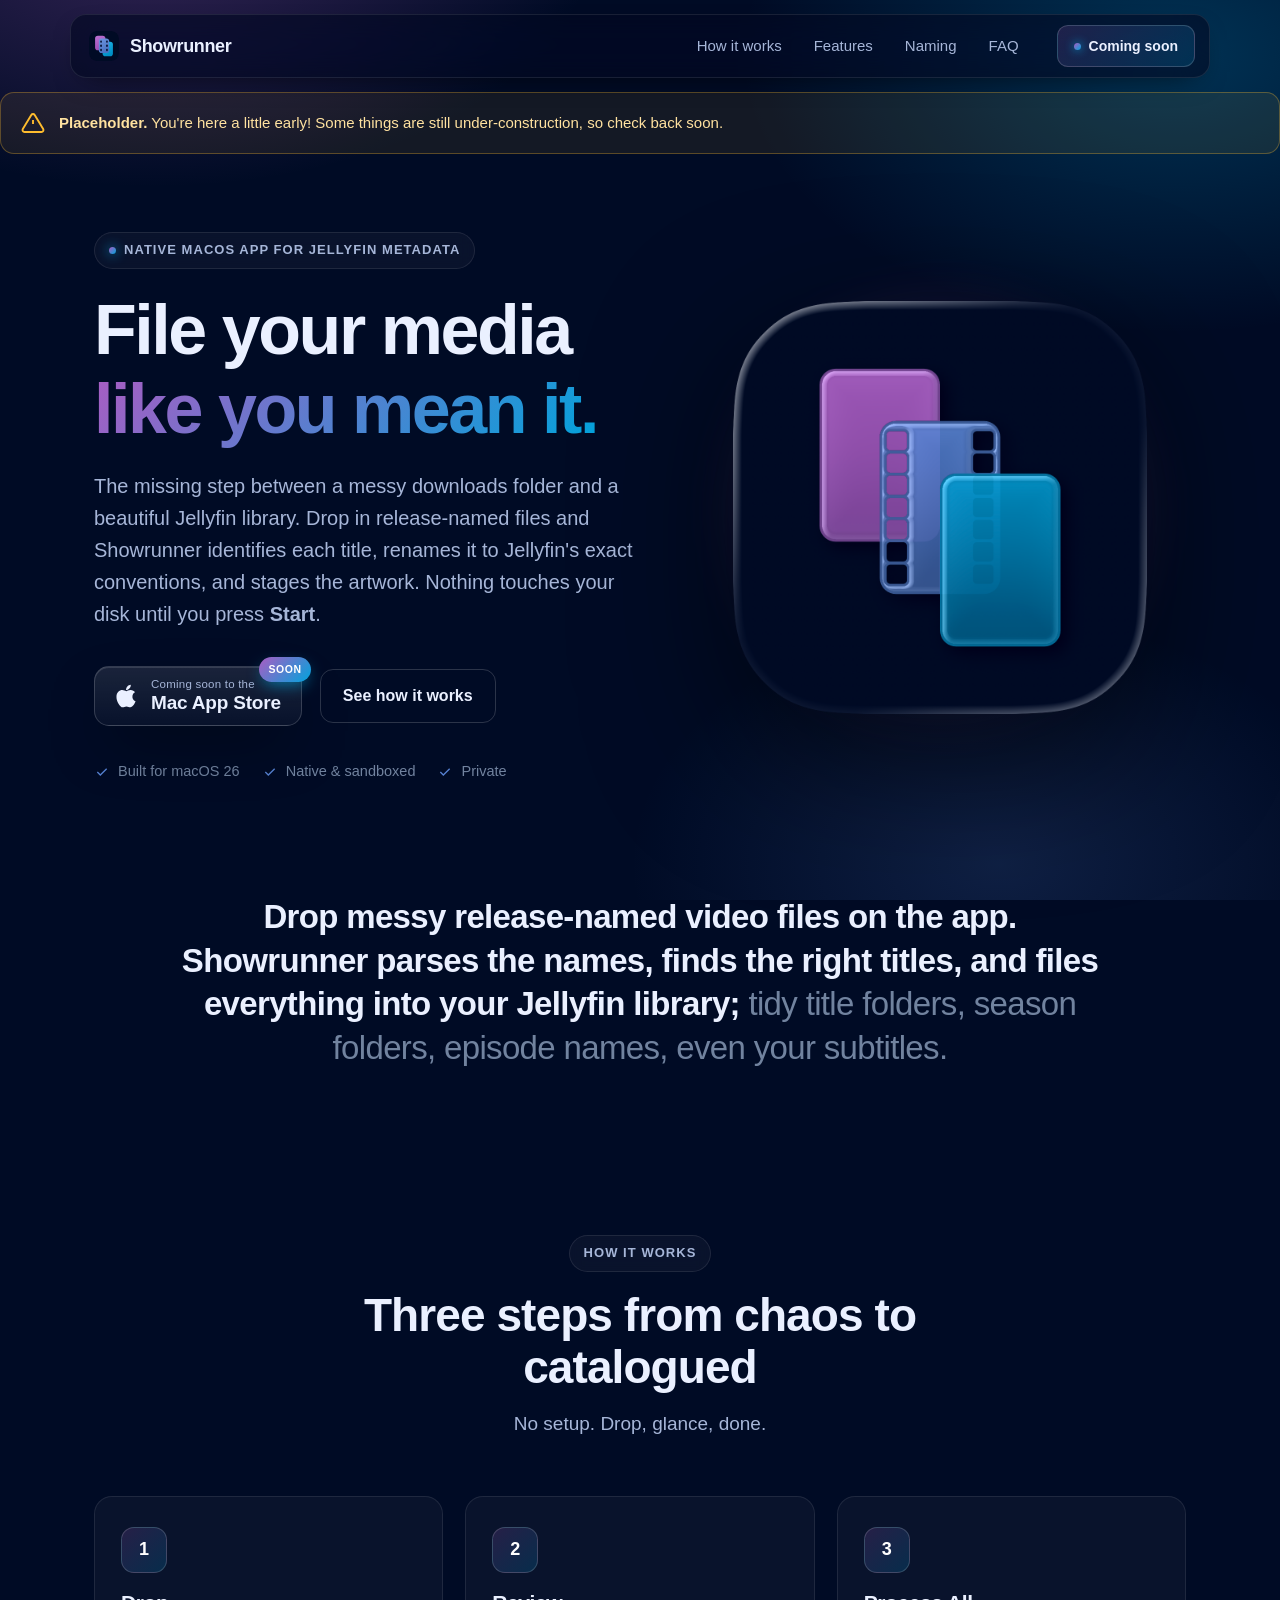
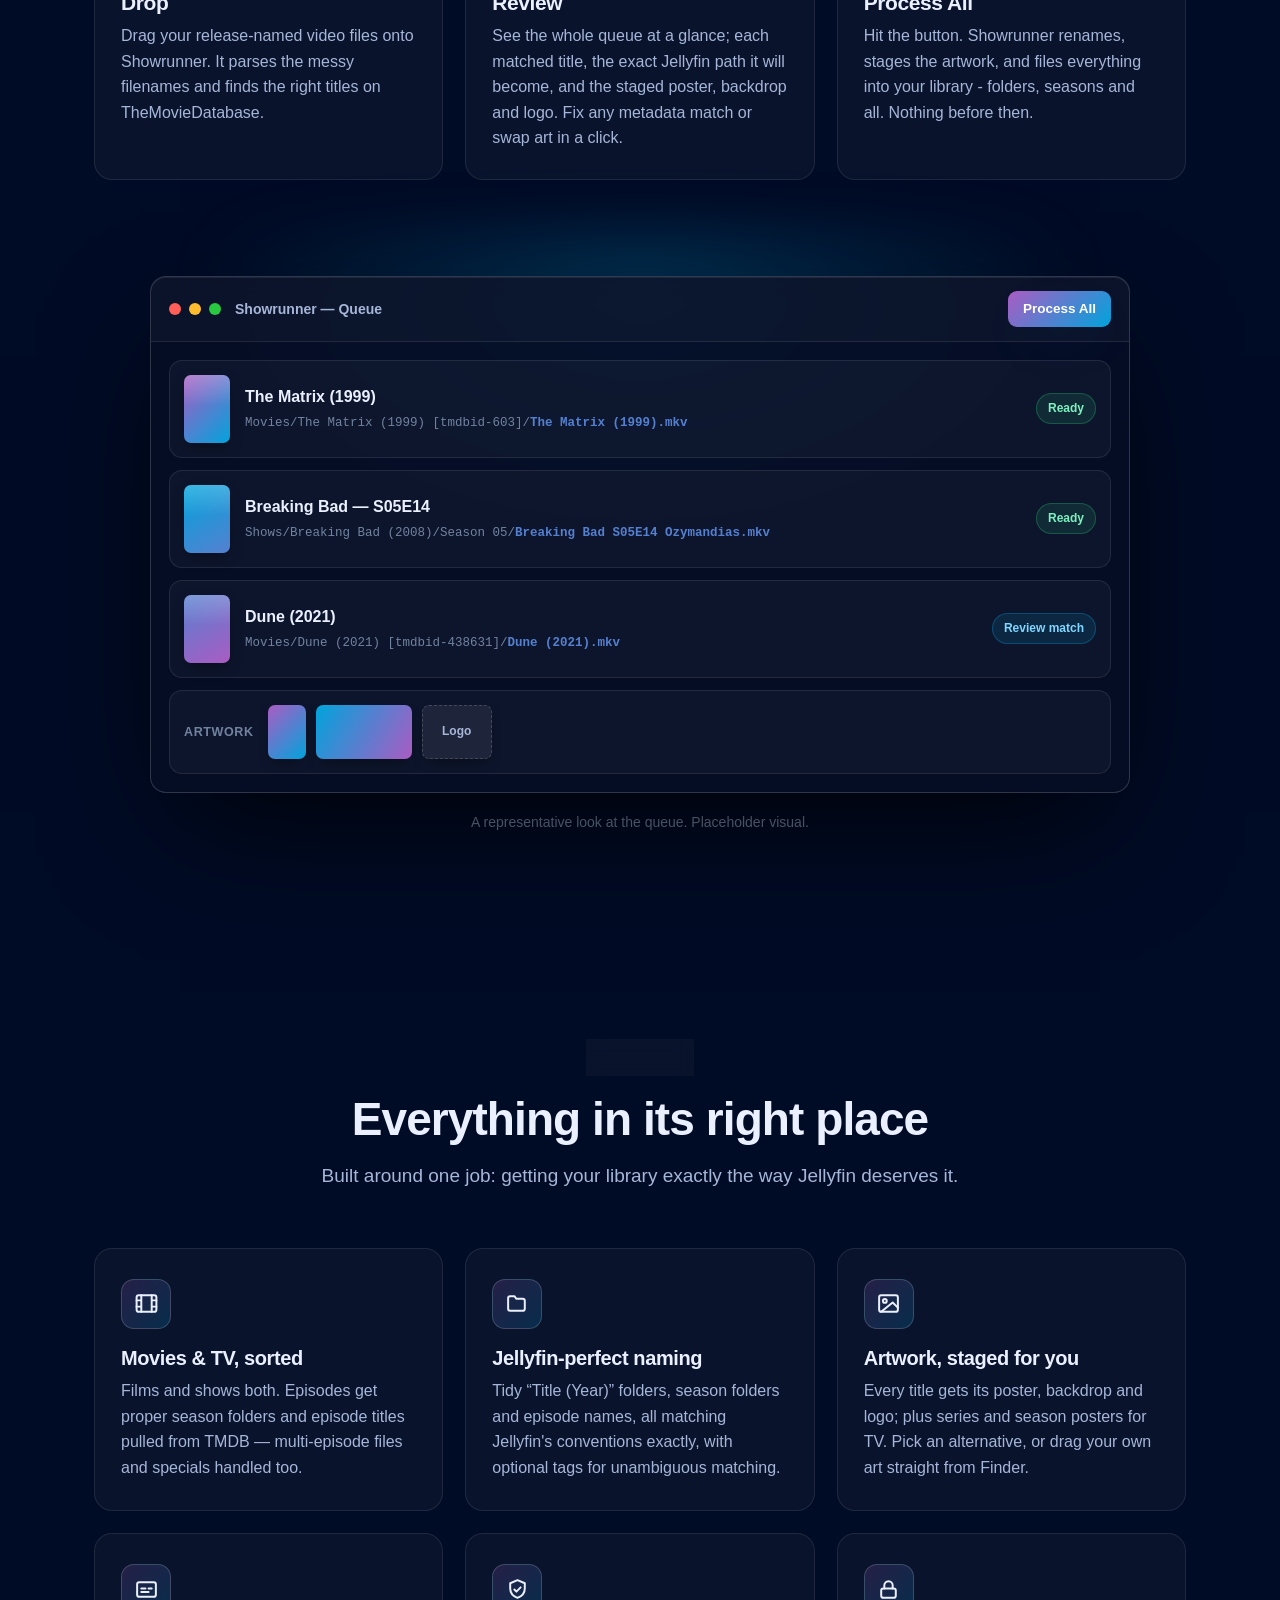
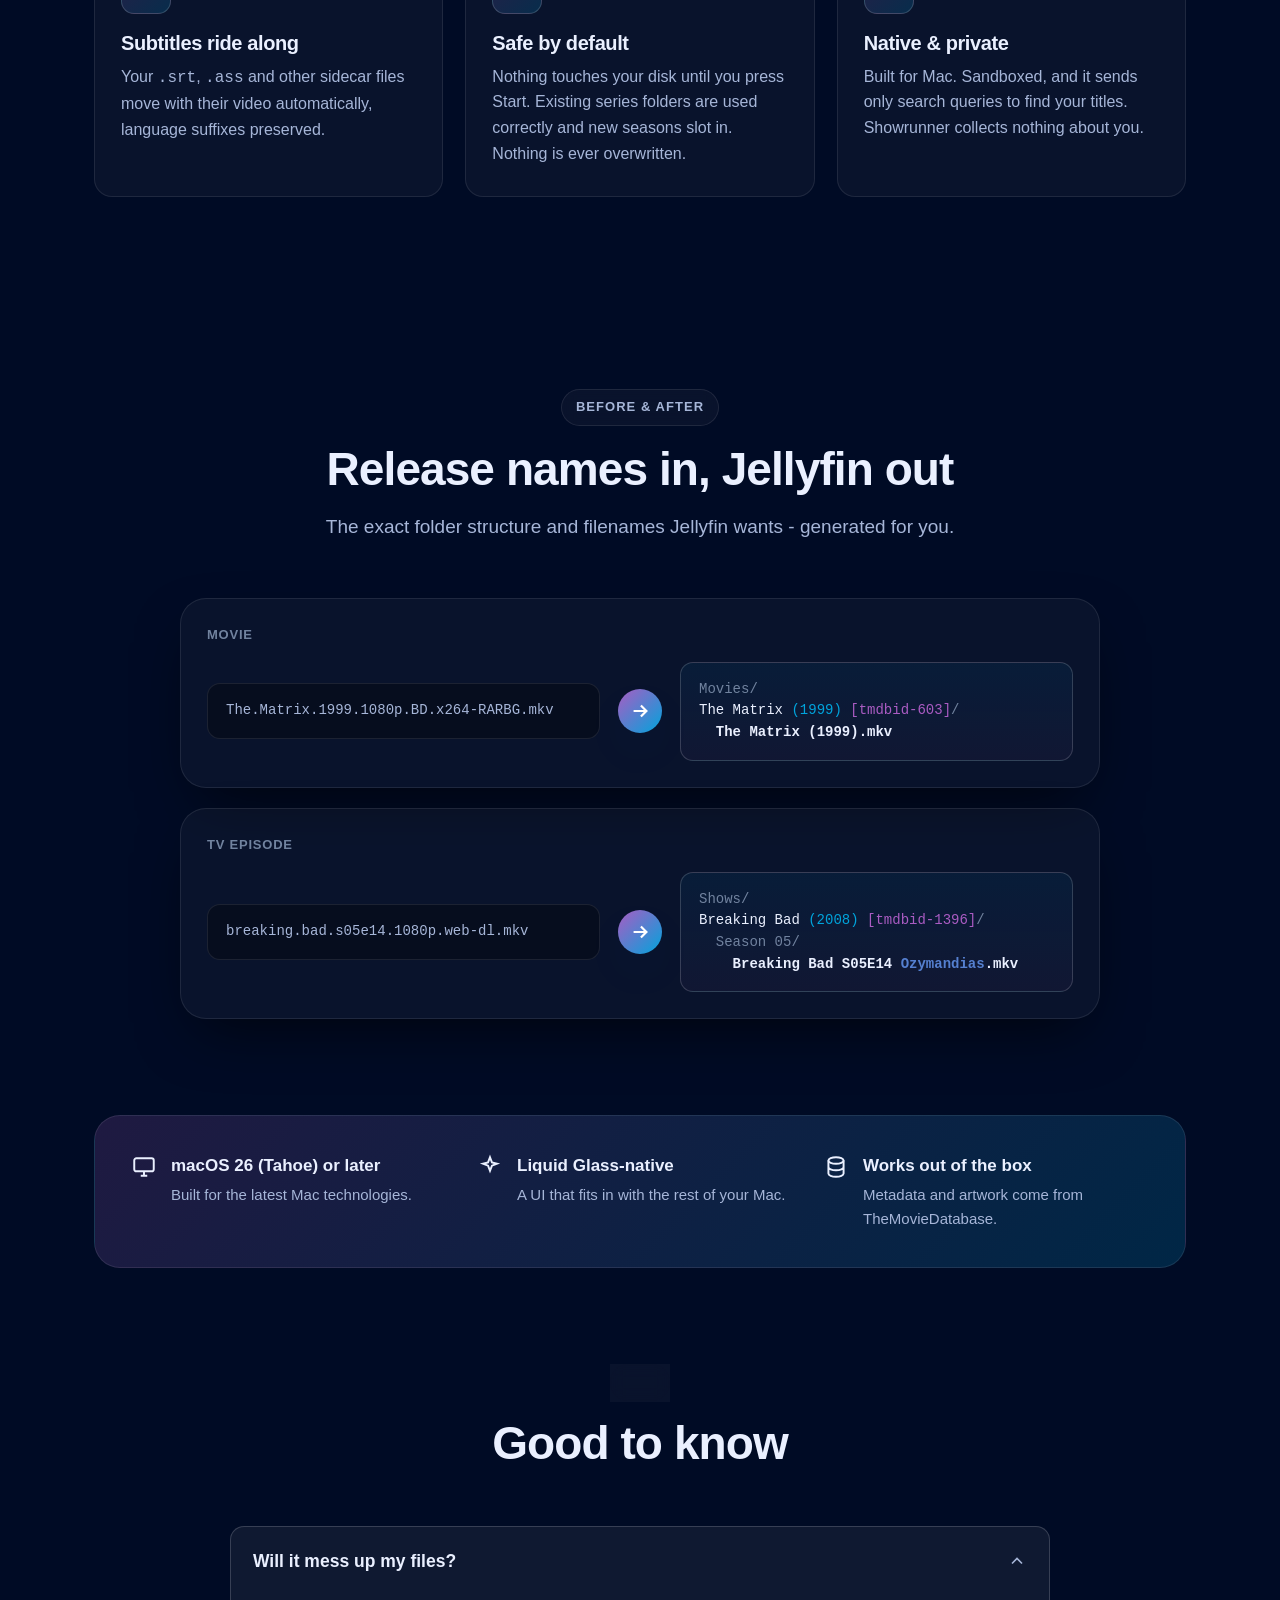
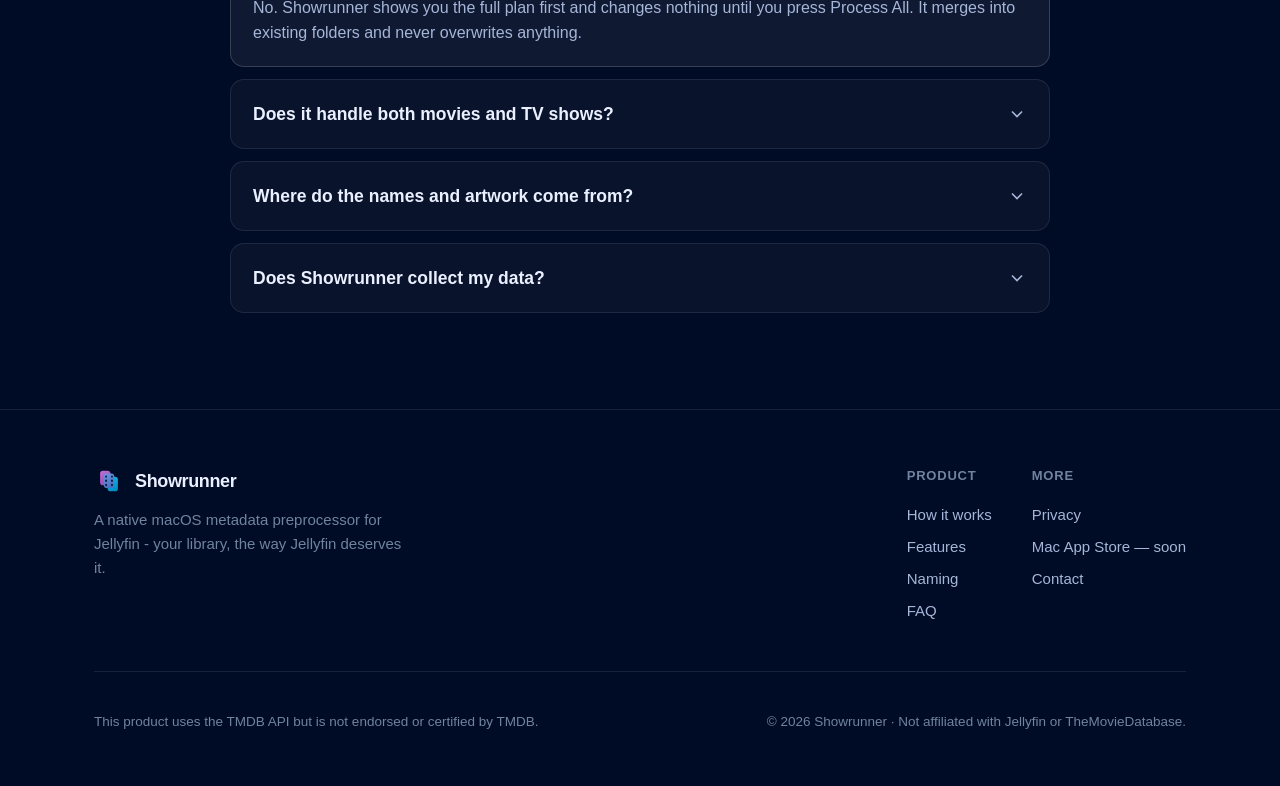
==== commit ee4b263c: "Small wording changes ; remove Children's Privacy section - unnecessary ; Add hello@showrunner email" ====
--- a/index.html
+++ b/index.html
@@ -49,7 +49,7 @@
     <header class="hero">
       <div class="container hero-grid">
         <div class="hero-copy">
-          <span class="eyebrow"><span class="dot"></span>Native macOS app for Jellyfin</span>
+          <span class="eyebrow"><span class="dot"></span>Native macOS app for Jellyfin metadata</span>
           <h1>File your media <span class="gradient-text">like you mean it.</span></h1>
           <p class="lead">
             The missing step between a messy downloads folder and a beautiful Jellyfin
@@ -202,7 +202,7 @@
           <div class="feature">
             <div class="ico"><svg viewBox="0 0 24 24"><path d="M12 3l7 3v5c0 4.5-3 7.5-7 9-4-1.5-7-4.5-7-9V6z"/><path d="M9 12l2 2 4-4"/></svg></div>
             <h3>Safe by default</h3>
-            <p>Nothing touches your disk until you press Process All. Existing series folders are used correctly and new seasons slot in. Nothing is ever overwritten.</p>
+            <p>Nothing touches your disk until you press Start. Existing series folders are used correctly and new seasons slot in. Nothing is ever overwritten.</p>
           </div>
 
           <div class="feature">
@@ -228,7 +228,7 @@
           <div class="xform-card">
             <div class="tag">Movie</div>
             <div class="xform-flow">
-              <div class="file">The.Matrix.1999.1080p.BluRay.x264-RARBG.mkv</div>
+              <div class="file">The.Matrix.1999.1080p.BD.x264-RARBG.mkv</div>
               <span class="arrow"><svg viewBox="0 0 24 24"><path d="M5 12h14M13 6l6 6-6 6"/></svg></span>
               <div class="file out"><span class="path">Movies/</span><br>The Matrix <span class="tok-year">(1999)</span> <span class="tok-id">[tmdbid-603]</span><span class="path">/</span><br>&nbsp;&nbsp;<b>The Matrix (1999).mkv</b></div>
             </div>
@@ -257,7 +257,7 @@
           </div>
           <div class="req">
             <svg viewBox="0 0 24 24"><path d="M12 3l1.8 4.7L18.5 9l-4.7 1.8L12 15.5l-1.8-4.7L5.5 9l4.7-1.3z"/></svg>
-            <div><h4>Liquid Glass-native</h4><p>Beautiful UI that fits in with the rest of your Mac.</p></div>
+            <div><h4>Liquid Glass-native</h4><p>A UI that fits in with the rest of your Mac.</p></div>
           </div>
           <div class="req">
             <svg viewBox="0 0 24 24"><ellipse cx="12" cy="6" rx="7" ry="3"/><path d="M5 6v6c0 1.7 3.1 3 7 3s7-1.3 7-3M5 12v6c0 1.7 3.1 3 7 3s7-1.3 7-3v-12"/></svg>
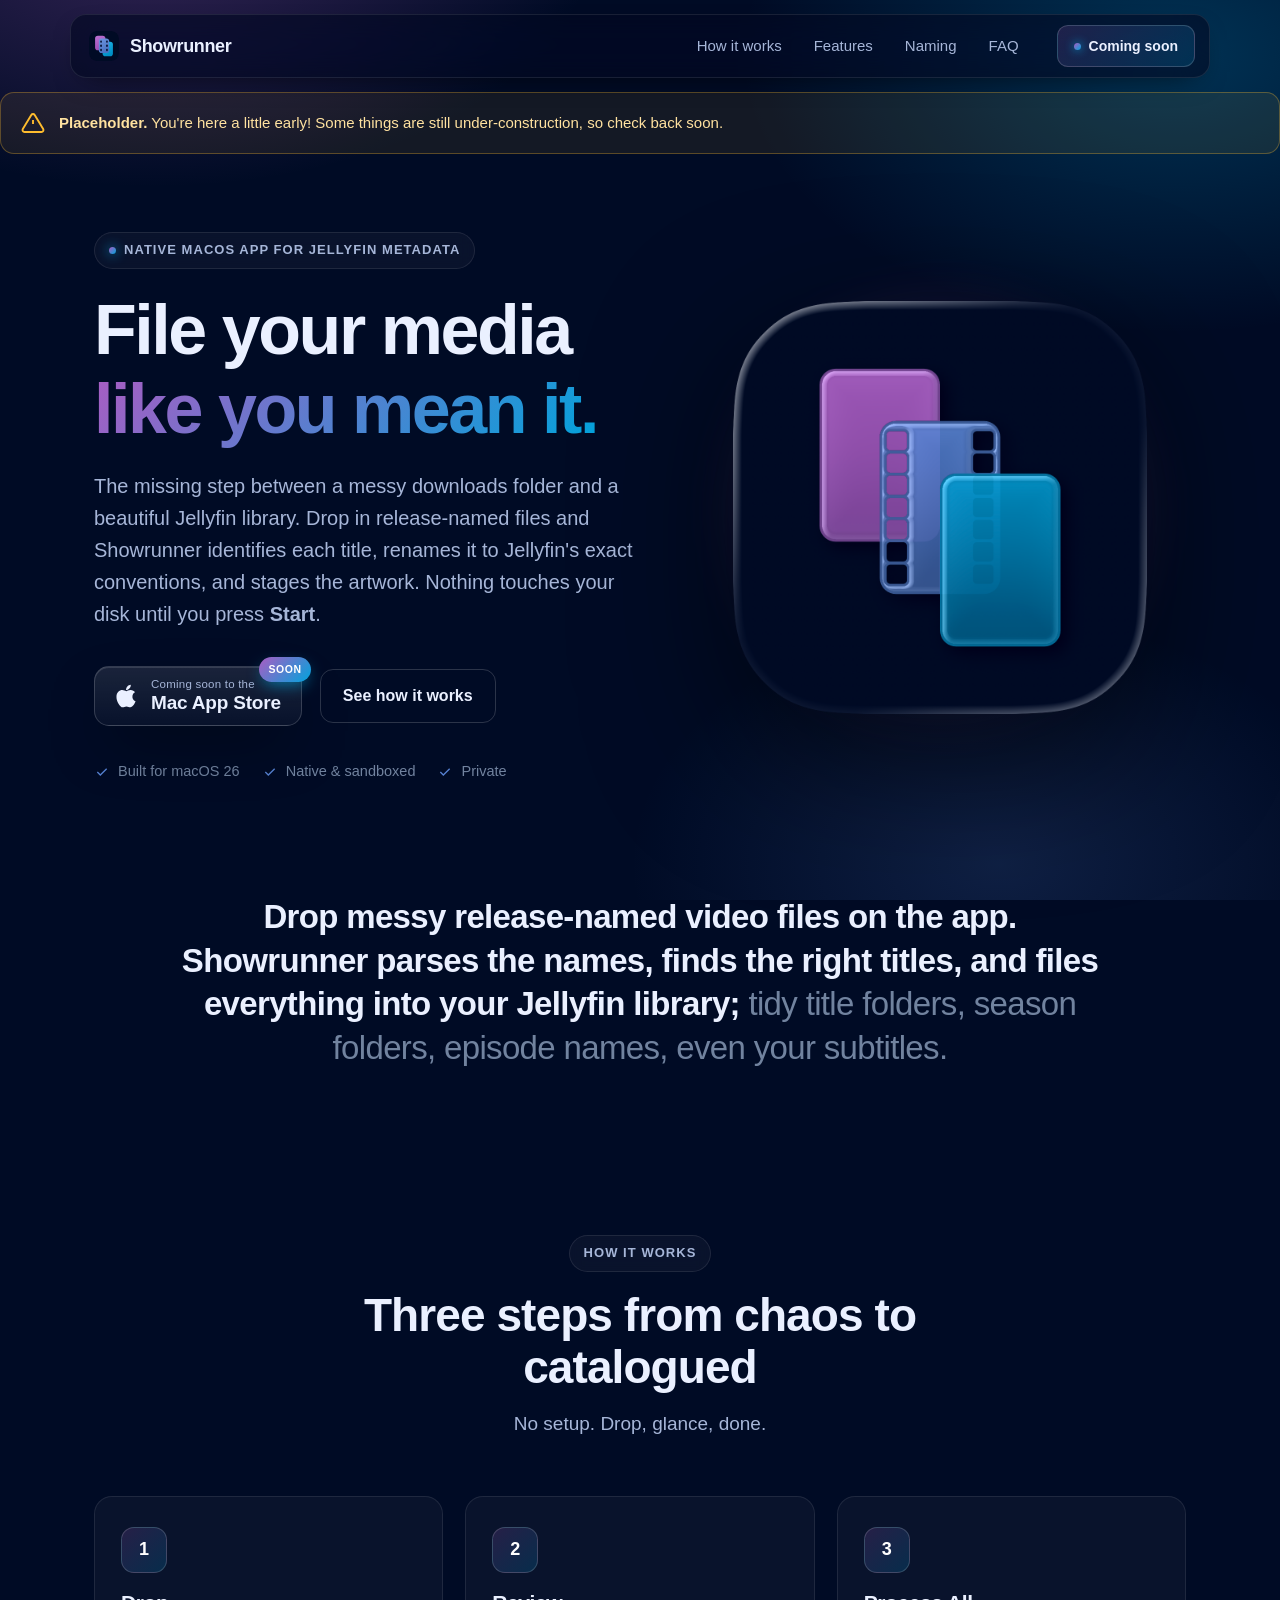
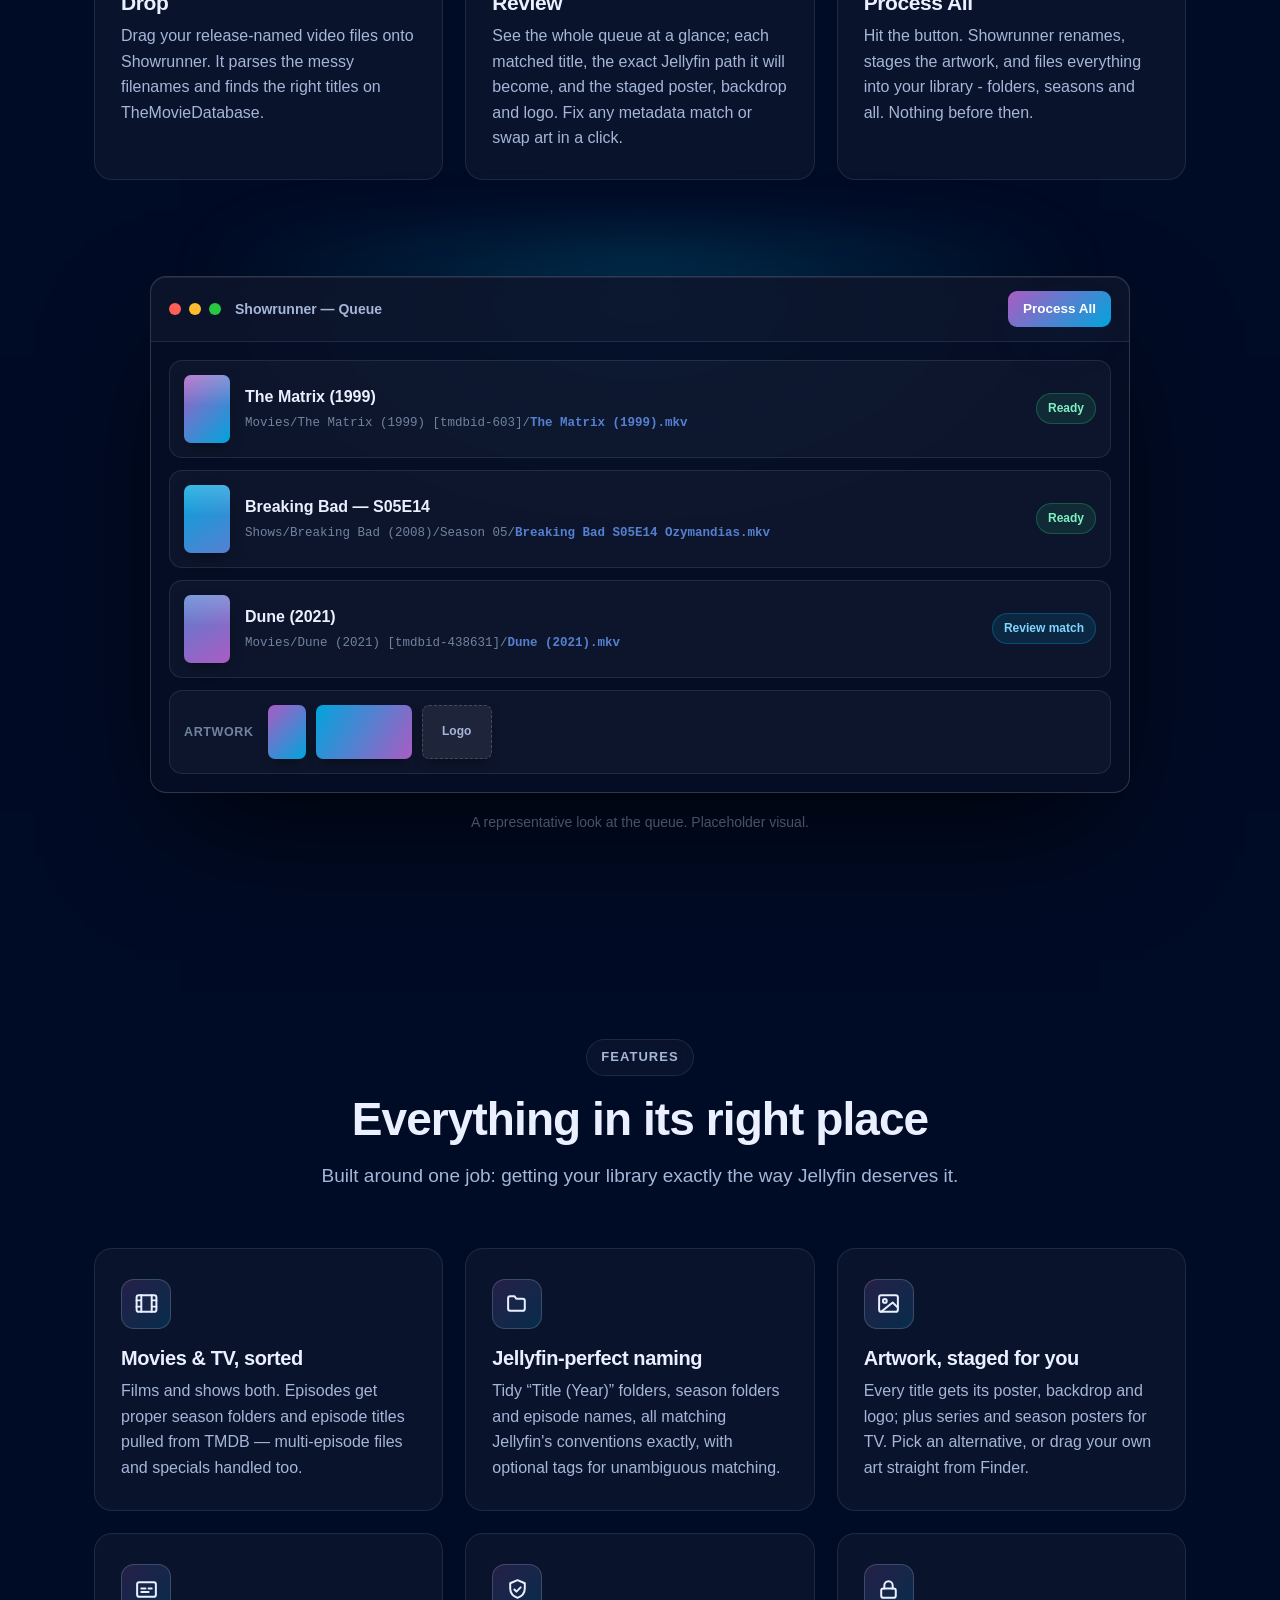
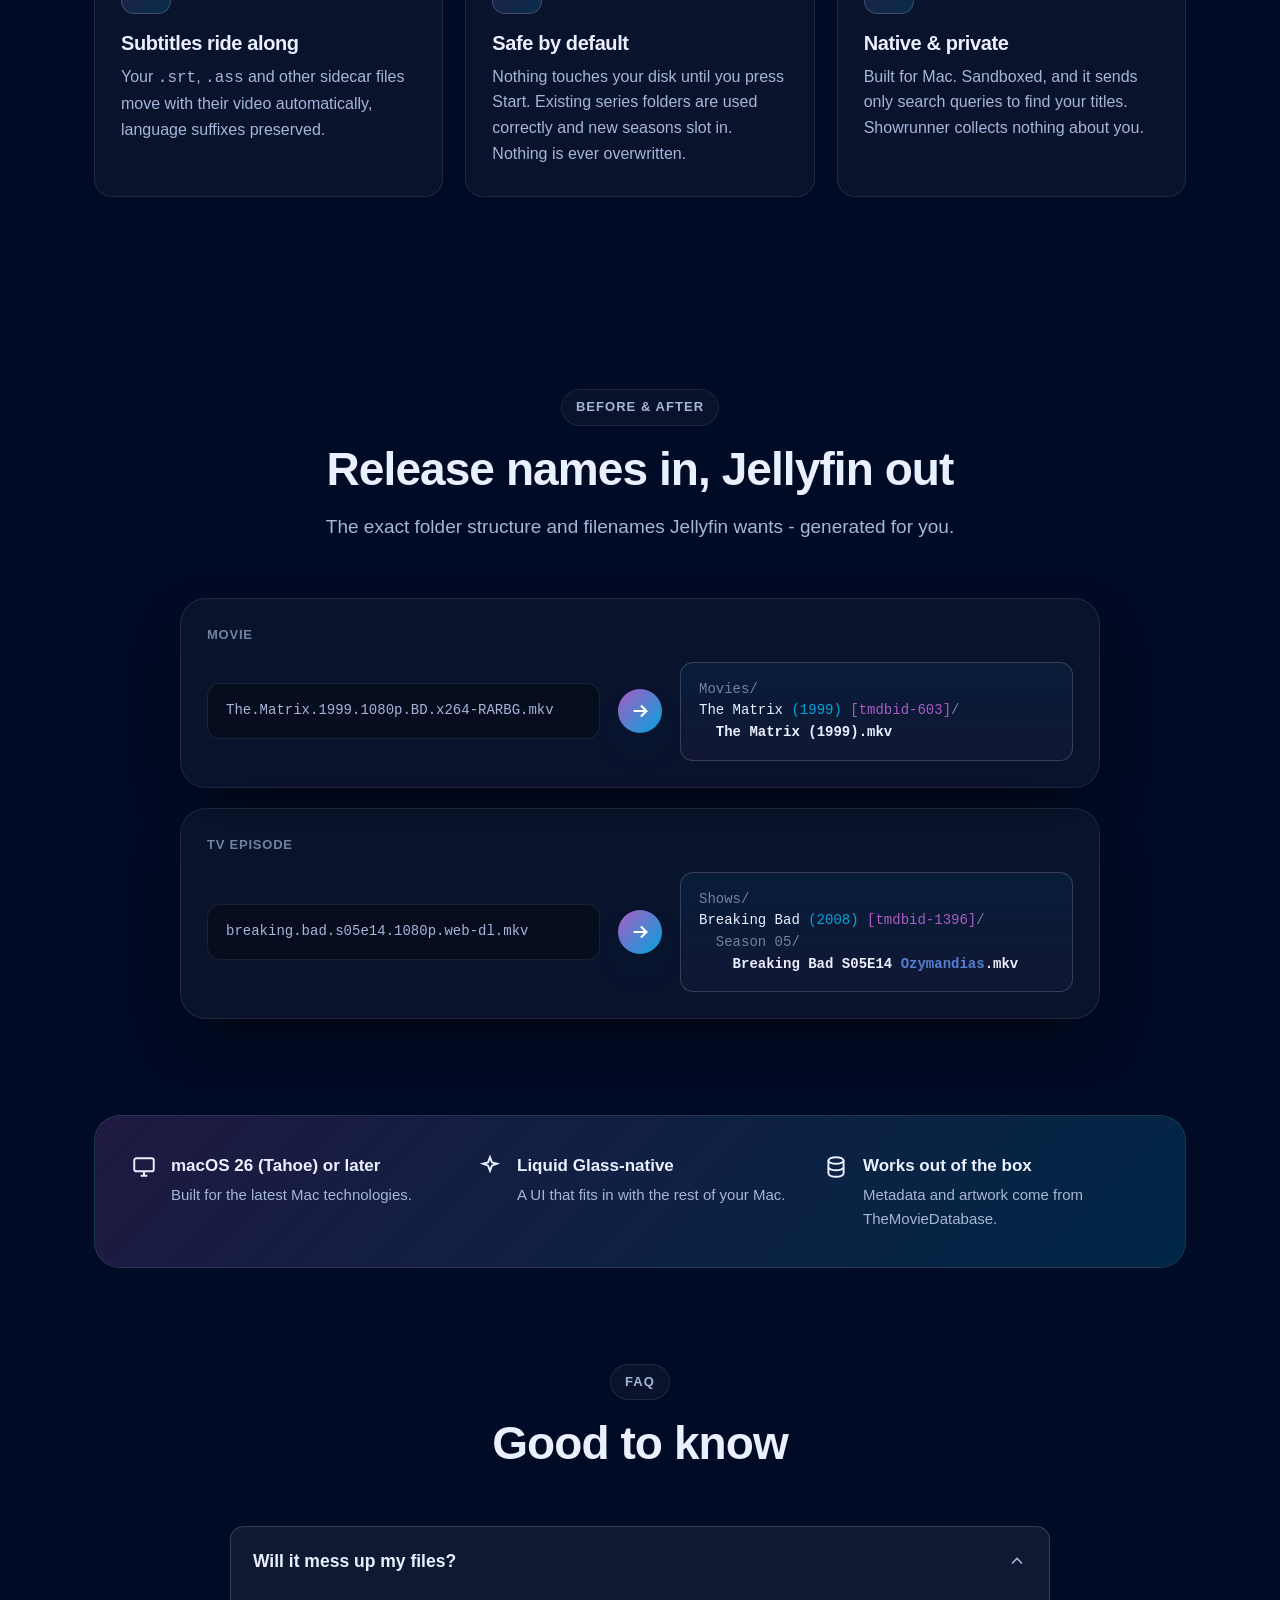
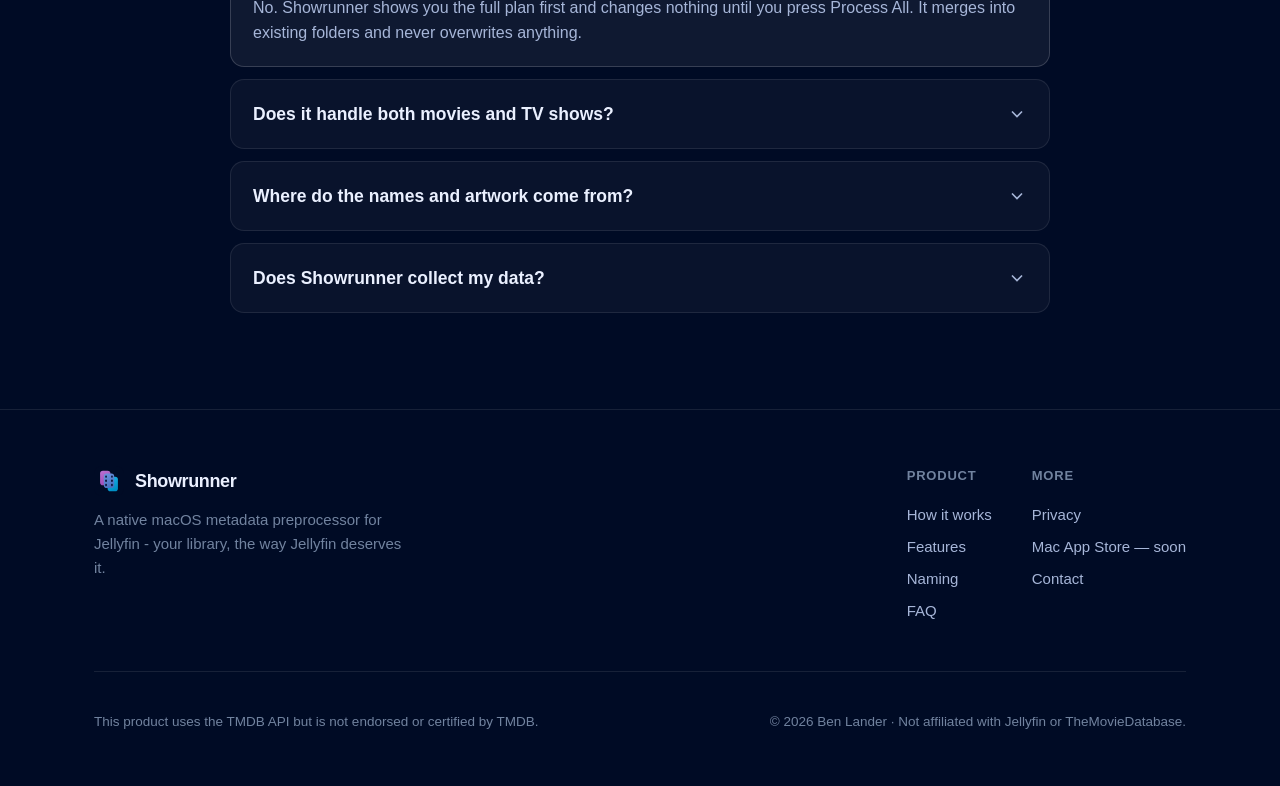
==== commit 840dc759: "Update Copyright" ====
--- a/index.html
+++ b/index.html
@@ -317,14 +317,13 @@
             <h5>More</h5>
             <a href="privacy.html">Privacy</a>
             <span>Mac App Store — soon</span>
-            <!-- TODO: replace with your real support address -->
-            <a href="mailto:">Contact</a>
+            <a href="mailto:hello@showrunnermetadata.app">Contact</a>
           </div>
         </div>
       </div>
       <div class="foot-bottom">
         <p class="attribution">This product uses the TMDB API but is not endorsed or certified by TMDB.</p>
-        <p>© 2026 Showrunner · Not affiliated with Jellyfin or TheMovieDatabase.</p>
+        <p>© 2026 Ben Lander · Not affiliated with Jellyfin or TheMovieDatabase.</p>
       </div>
     </div>
   </footer>
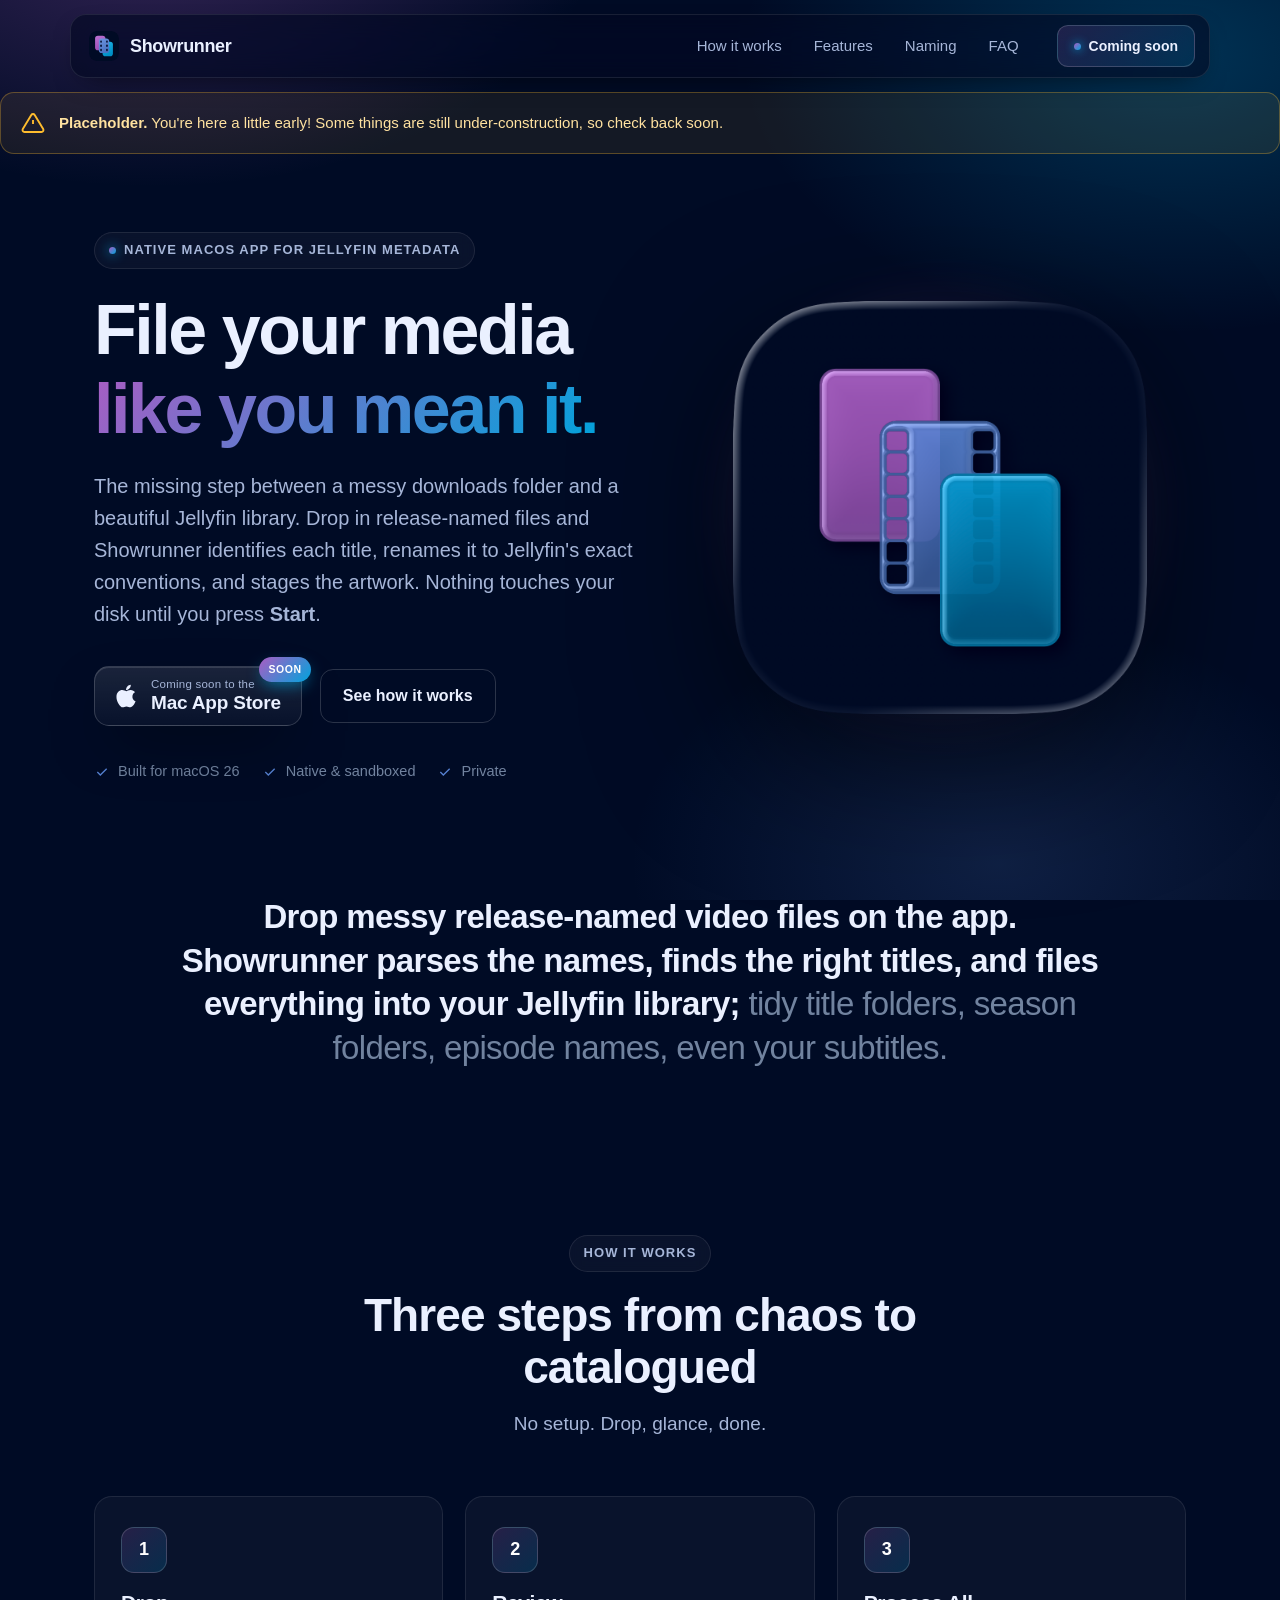
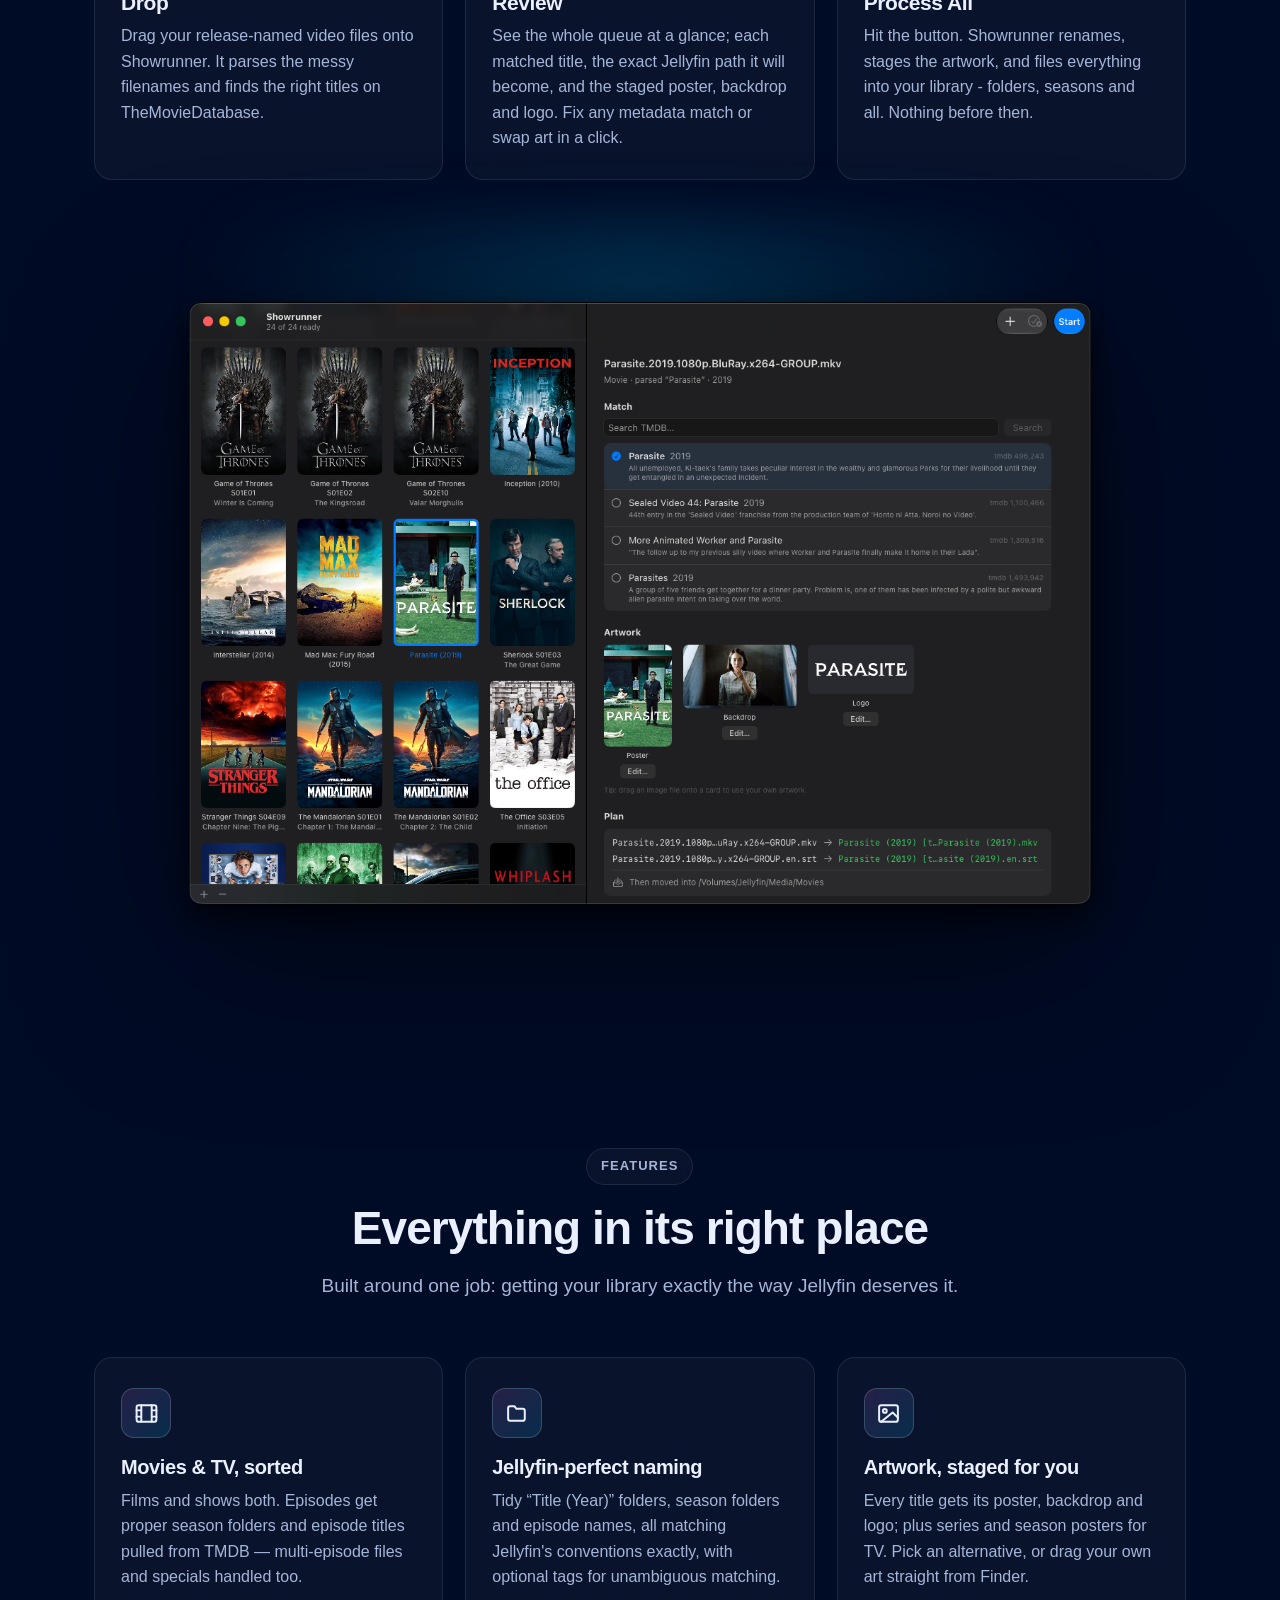
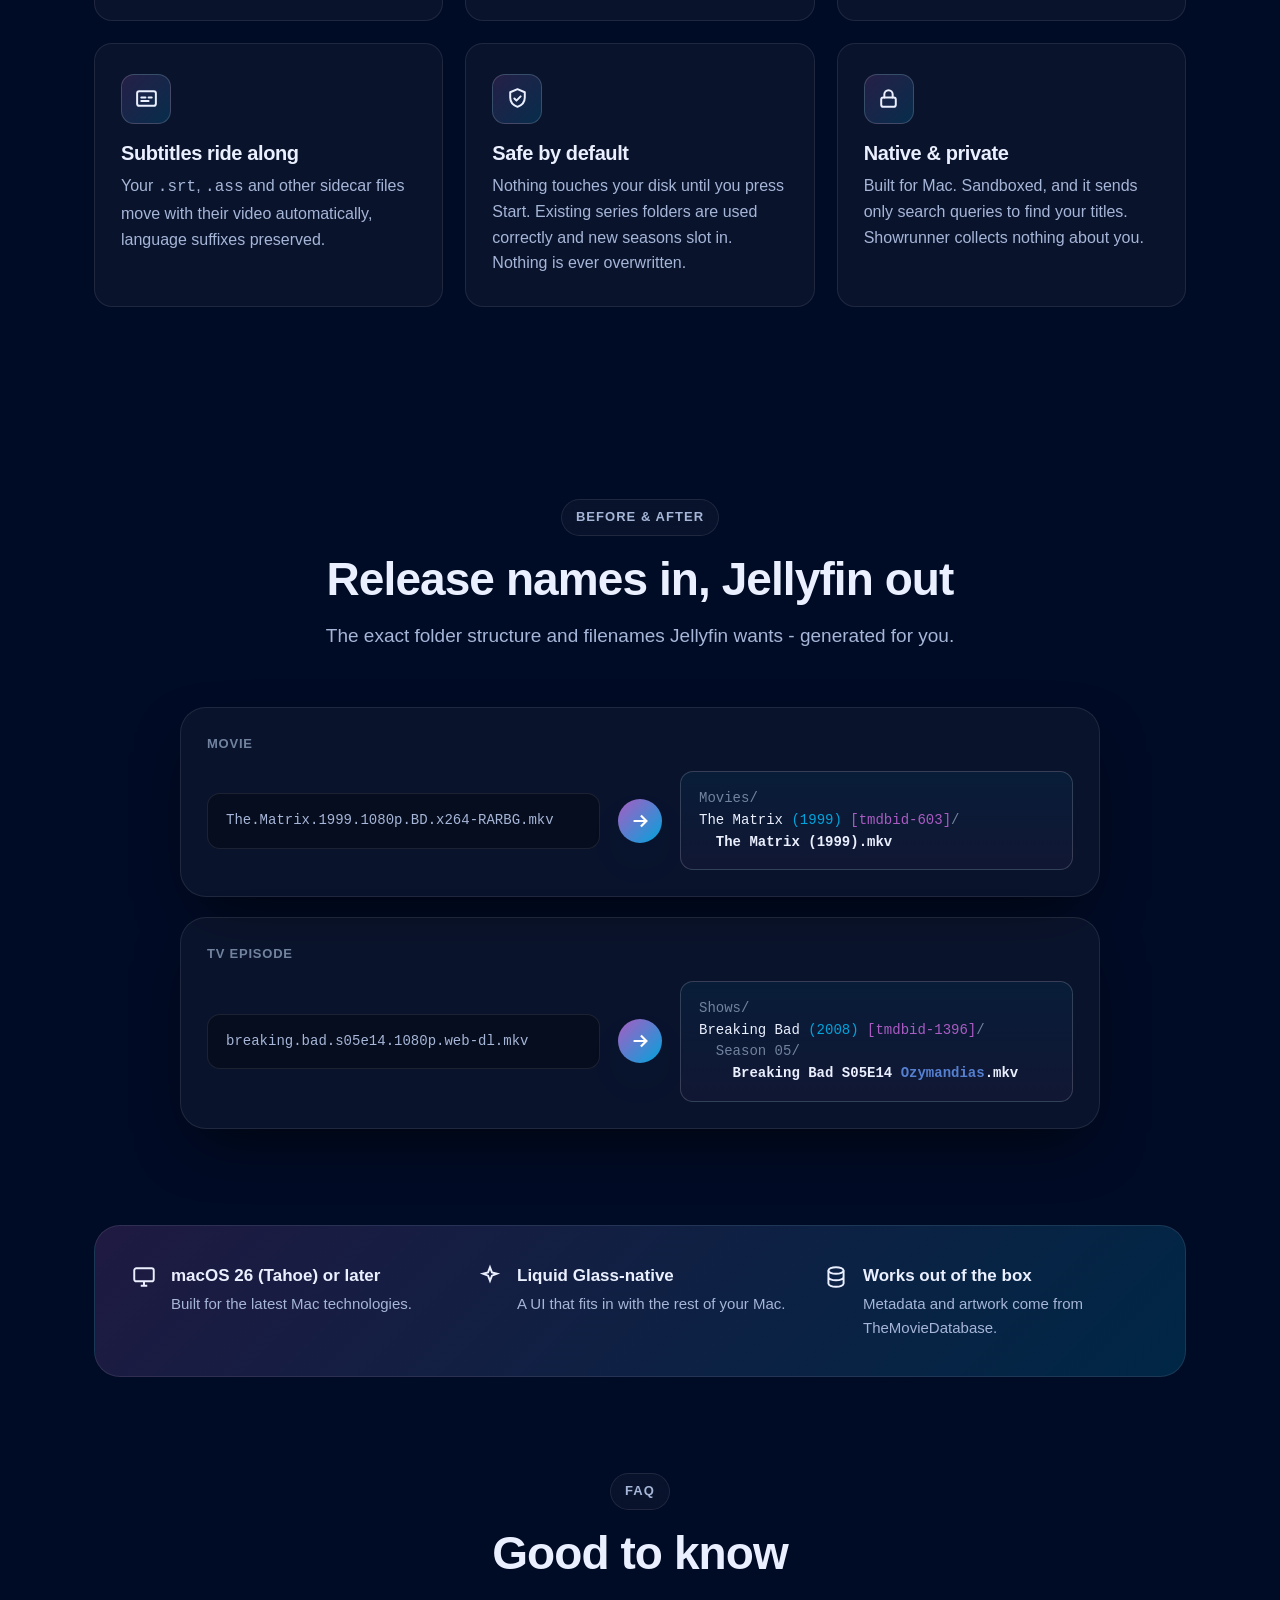
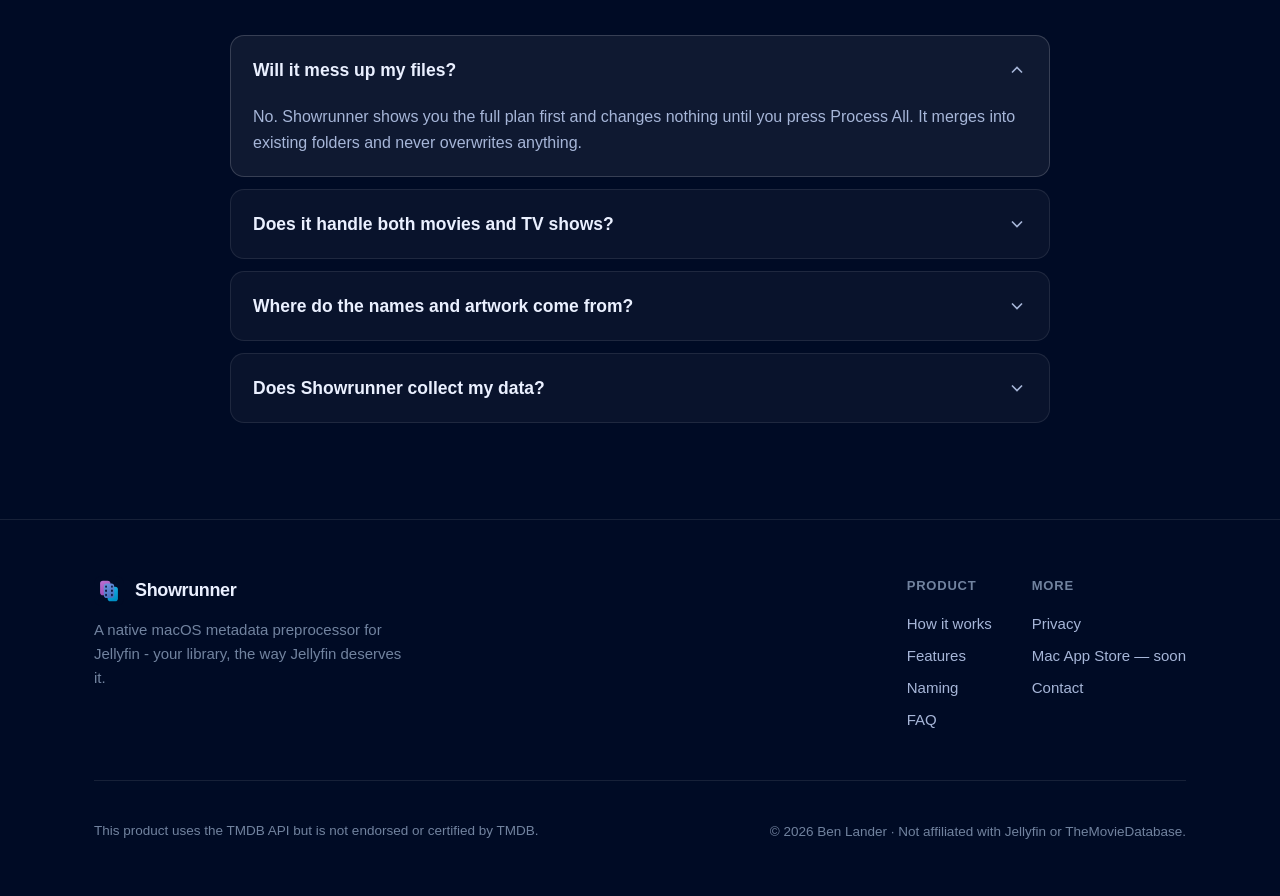
==== commit 6ae56359: "Add and style screenshot assets" ====
--- a/index.html
+++ b/index.html
@@ -121,46 +121,9 @@
     <section aria-label="A look at the app" style="padding-top:0;">
       <div class="container">
         <div class="shot-wrap">
-          <div class="window">
-            <div class="titlebar">
-              <span class="traffic"><i class="r"></i><i class="y"></i><i class="g"></i></span>
-              <span class="title">Showrunner — Queue</span>
-              <span class="process">Process All</span>
-            </div>
-            <div class="win-body">
-              <div class="queue-row">
-                <div class="poster"></div>
-                <div class="qmeta">
-                  <div class="qtitle">The Matrix (1999)</div>
-                  <div class="qpath">Movies/The Matrix (1999) [tmdbid-603]/<b>The Matrix (1999).mkv</b></div>
-                </div>
-                <span class="pill ready">Ready</span>
-              </div>
-              <div class="queue-row">
-                <div class="poster b2"></div>
-                <div class="qmeta">
-                  <div class="qtitle">Breaking Bad — S05E14</div>
-                  <div class="qpath">Shows/Breaking Bad (2008)/Season 05/<b>Breaking Bad S05E14 Ozymandias.mkv</b></div>
-                </div>
-                <span class="pill ready">Ready</span>
-              </div>
-              <div class="queue-row">
-                <div class="poster b3"></div>
-                <div class="qmeta">
-                  <div class="qtitle">Dune (2021)</div>
-                  <div class="qpath">Movies/Dune (2021) [tmdbid-438631]/<b>Dune (2021).mkv</b></div>
-                </div>
-                <span class="pill match">Review match</span>
-              </div>
-              <div class="artwork-strip">
-                <span class="lbl">Artwork</span>
-                <div class="art-thumb poster-t"></div>
-                <div class="art-thumb back-t"></div>
-                <div class="art-thumb logo-t">Logo</div>
-              </div>
-            </div>
-          </div>
-          <p style="text-align:center;color:var(--muted-2);font-size:14px;margin-top:18px;">A representative look at the queue. Placeholder visual.</p>
+          <img class="shot-img" src="assets/showrunner-queue.png"
+               alt="The Showrunner queue — a grid of matched movie and show titles with TMDB metadata, staged artwork, and the per-file rename plan"
+               width="1384" height="961">
         </div>
       </div>
     </section>
--- a/styles.css
+++ b/styles.css
@@ -274,38 +274,12 @@
   background: radial-gradient(60% 60% at 50% 10%, rgba(0,164,220,.25), transparent 70%);
   filter: blur(30px);
 }
-.window {
+.shot-img {
   position: relative; z-index: 1;
-  border-radius: 16px; overflow: hidden;
-  border: 1px solid var(--border-bright);
-  background: rgba(6, 14, 38, 0.86);
-  box-shadow: 0 50px 120px -30px rgba(0,0,0,.85), inset 0 1px 0 rgba(255,255,255,.08);
-  backdrop-filter: blur(10px);
-}
-.titlebar { display: flex; align-items: center; gap: 14px; padding: 14px 18px; border-bottom: 1px solid var(--border); background: rgba(255,255,255,.025); }
-.traffic { display: flex; gap: 8px; }
-.traffic i { width: 12px; height: 12px; border-radius: 50%; display: block; }
-.traffic .r { background: #ff5f57; } .traffic .y { background: #febc2e; } .traffic .g { background: #28c840; }
-.titlebar .title { font-size: 14px; font-weight: 600; color: var(--muted); }
-.titlebar .process { margin-left: auto; font-size: 13.5px; font-weight: 600; color: #fff; padding: 7px 15px; border-radius: 9px; background: var(--grad); box-shadow: var(--shadow-glow); }
-.win-body { display: grid; grid-template-columns: 1fr; gap: 12px; padding: 18px; }
-.queue-row { display: grid; grid-template-columns: 46px 1fr auto; gap: 15px; align-items: center; padding: 14px; border-radius: 13px; background: var(--card); border: 1px solid var(--border); }
-.poster { width: 46px; height: 68px; border-radius: 7px; background: var(--grad); position: relative; overflow: hidden; flex: none; box-shadow: 0 6px 16px -6px rgba(0,0,0,.6); }
-.poster.b2 { background: linear-gradient(150deg, var(--blue), var(--periwinkle)); }
-.poster.b3 { background: linear-gradient(150deg, var(--periwinkle), var(--purple)); }
-.poster::after { content: ""; position: absolute; inset: 0; background: linear-gradient(180deg, rgba(255,255,255,.22), transparent 45%); }
-.qmeta .qtitle { font-weight: 600; font-size: 16px; color: var(--text); }
-.qmeta .qpath { font-family: var(--mono); font-size: 12.5px; color: var(--muted-2); margin-top: 4px; word-break: break-all; }
-.qmeta .qpath b { color: var(--periwinkle); font-weight: 600; }
-.pill { font-size: 12px; font-weight: 600; padding: 5px 11px; border-radius: 100px; white-space: nowrap; }
-.pill.ready { color: #7ef0c0; background: rgba(40, 200, 120, .12); border: 1px solid rgba(40,200,120,.3); }
-.pill.match { color: #7fd6ff; background: rgba(0,164,220,.13); border: 1px solid rgba(0,164,220,.32); }
-.artwork-strip { display: flex; gap: 10px; padding: 14px; border-radius: 13px; background: var(--card); border: 1px solid var(--border); align-items: center; }
-.artwork-strip .lbl { font-size: 12.5px; font-weight: 600; color: var(--muted-2); text-transform: uppercase; letter-spacing: .05em; margin-right: 4px; }
-.art-thumb { height: 54px; border-radius: 7px; flex: none; box-shadow: 0 6px 14px -6px rgba(0,0,0,.6); }
-.art-thumb.poster-t { width: 38px; background: var(--grad); }
-.art-thumb.back-t { width: 96px; background: linear-gradient(120deg, var(--blue), var(--purple)); }
-.art-thumb.logo-t { width: 70px; background: rgba(255,255,255,.07); border: 1px dashed var(--border-bright); display: grid; place-items: center; color: var(--muted); font-size: 12px; font-weight: 600; }
+  width: 100%; height: auto;
+  border-radius: 12px;
+  filter: drop-shadow(0 40px 80px rgba(0,0,0,.5));
+}
 
 /* --------------------------------------------------------------------------
    Requirements band
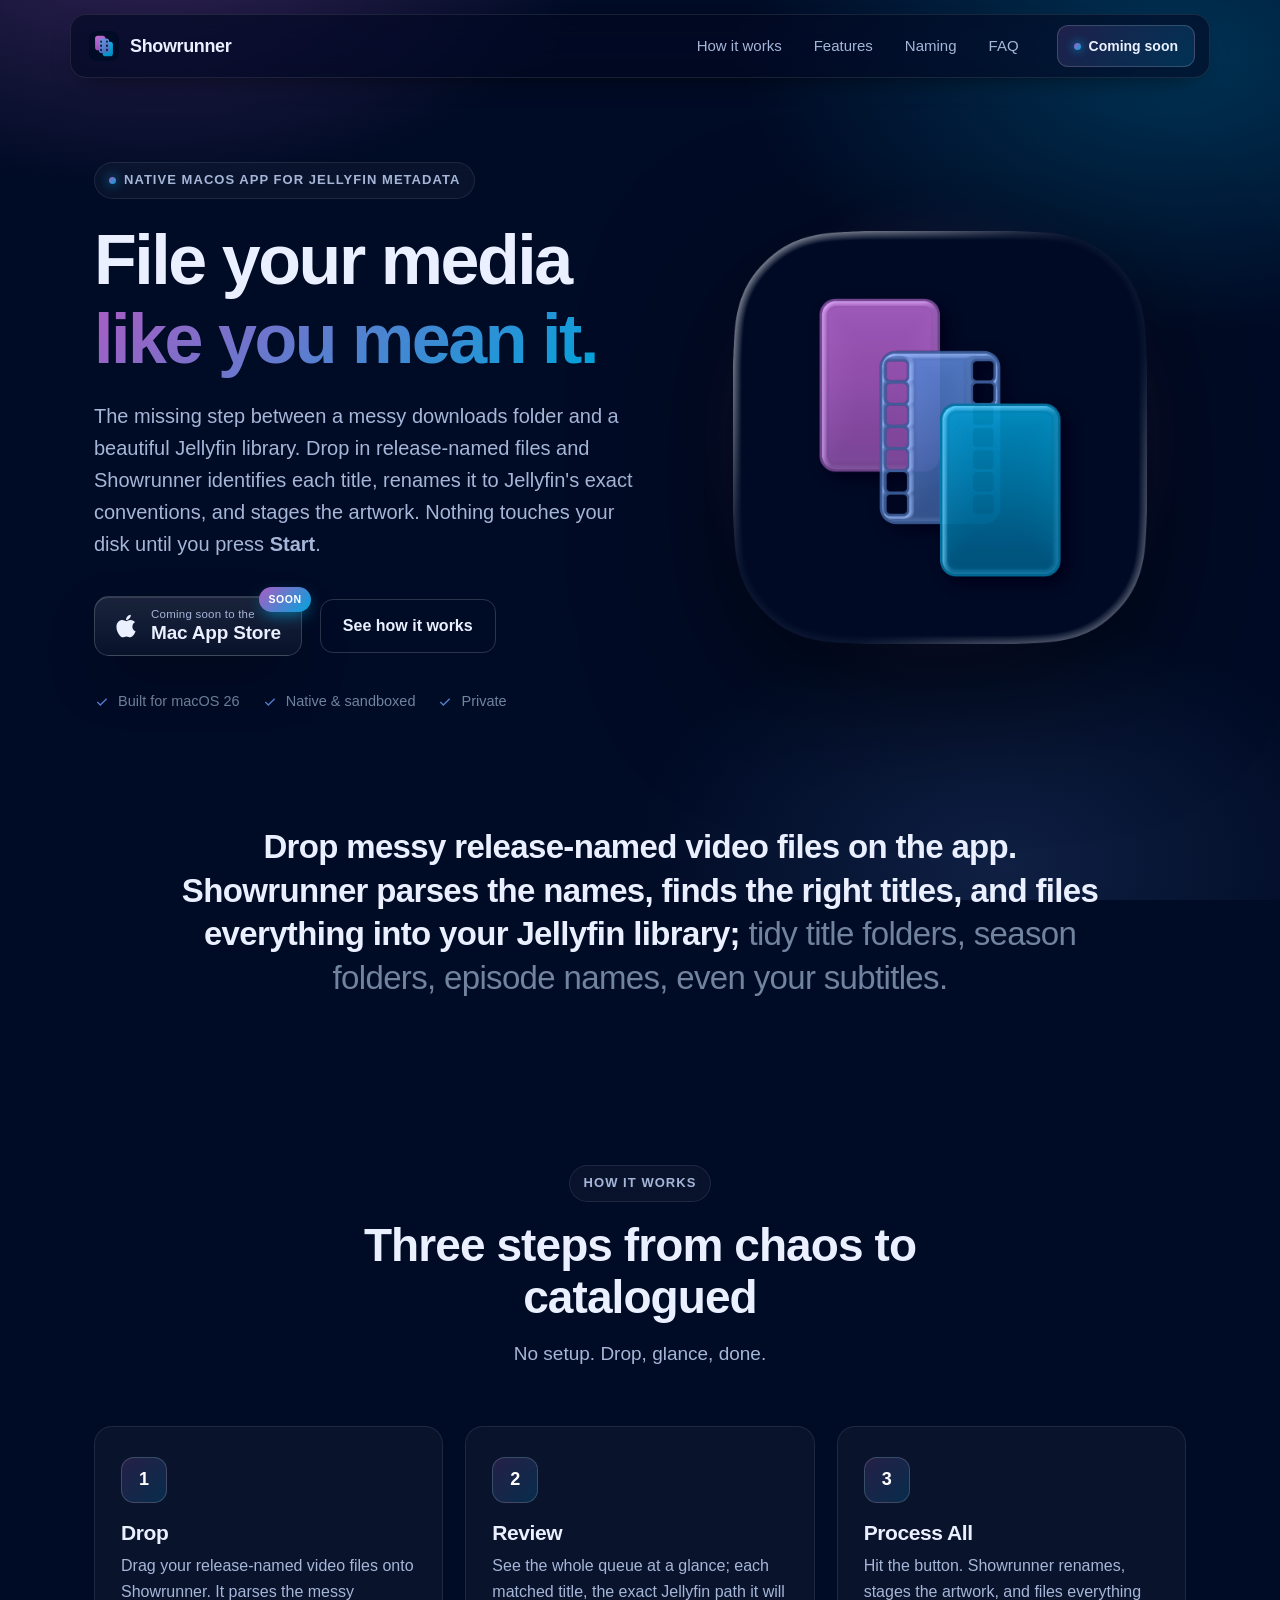
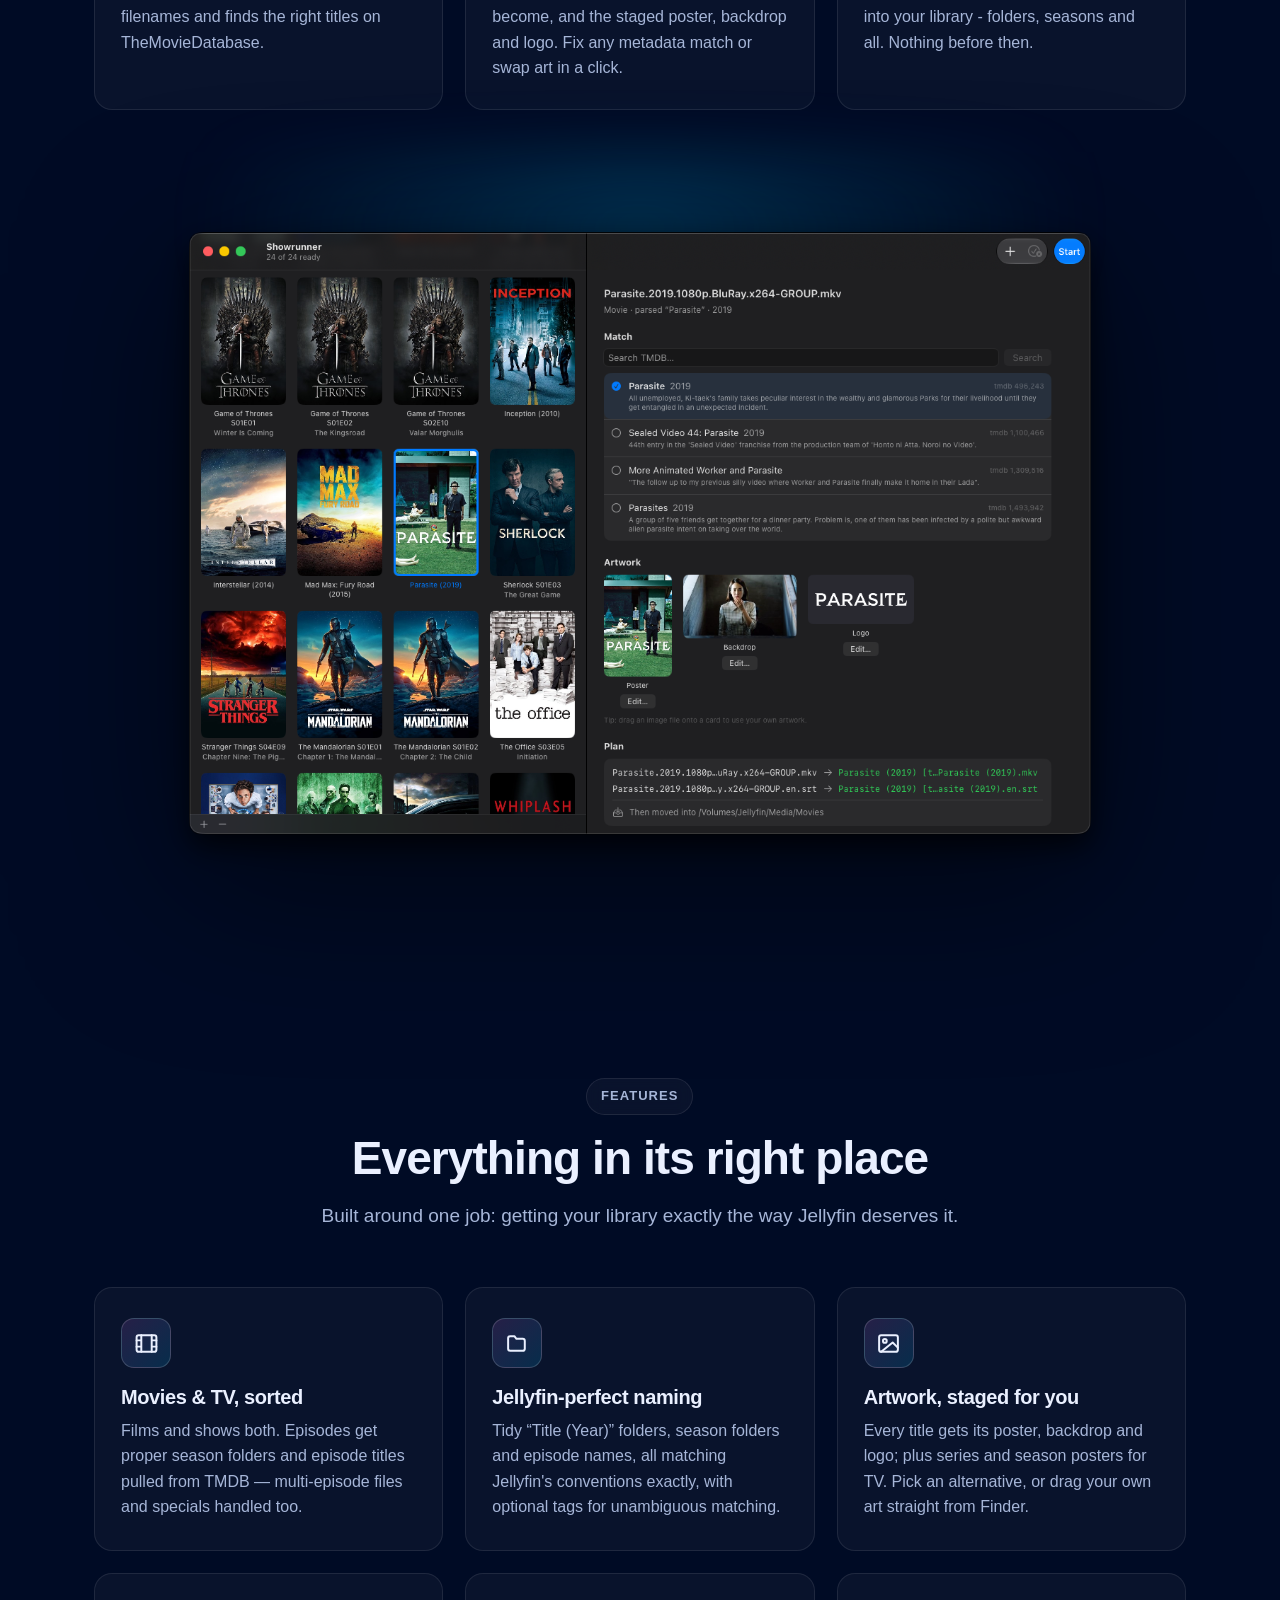
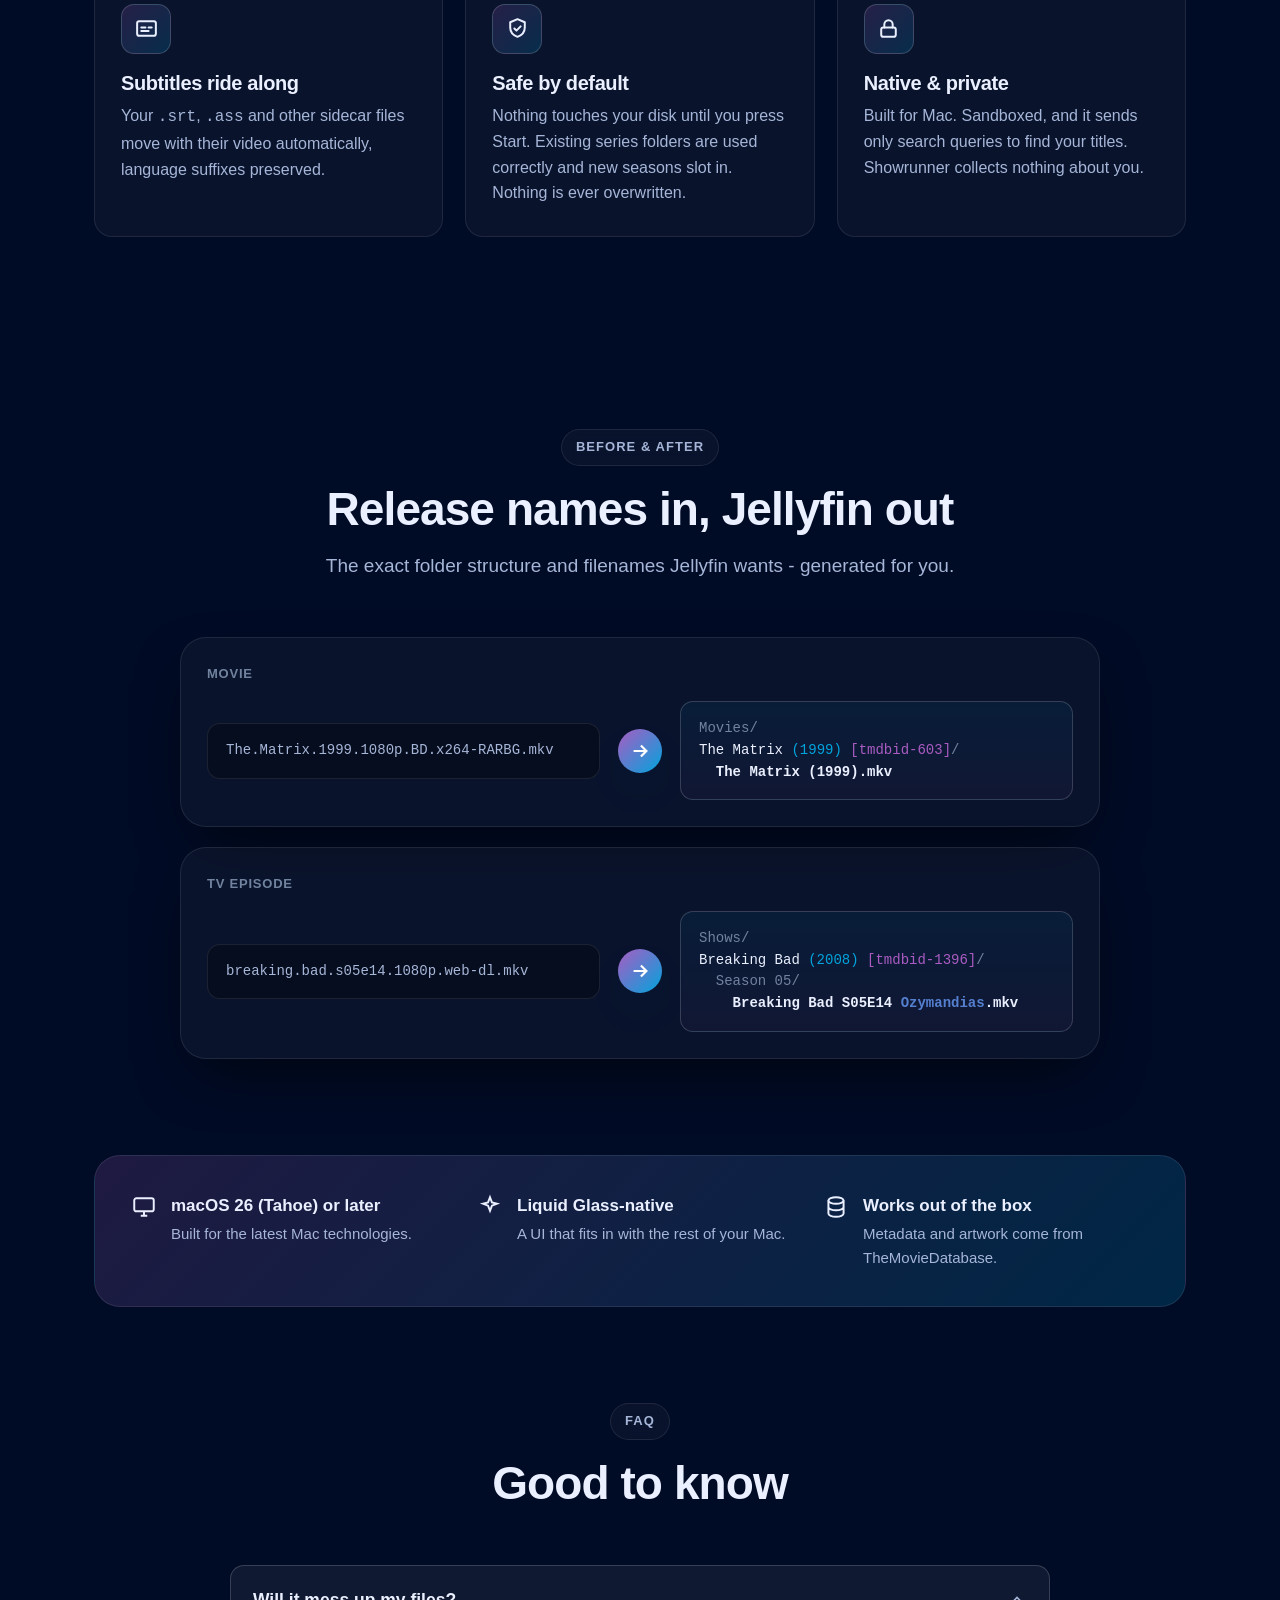
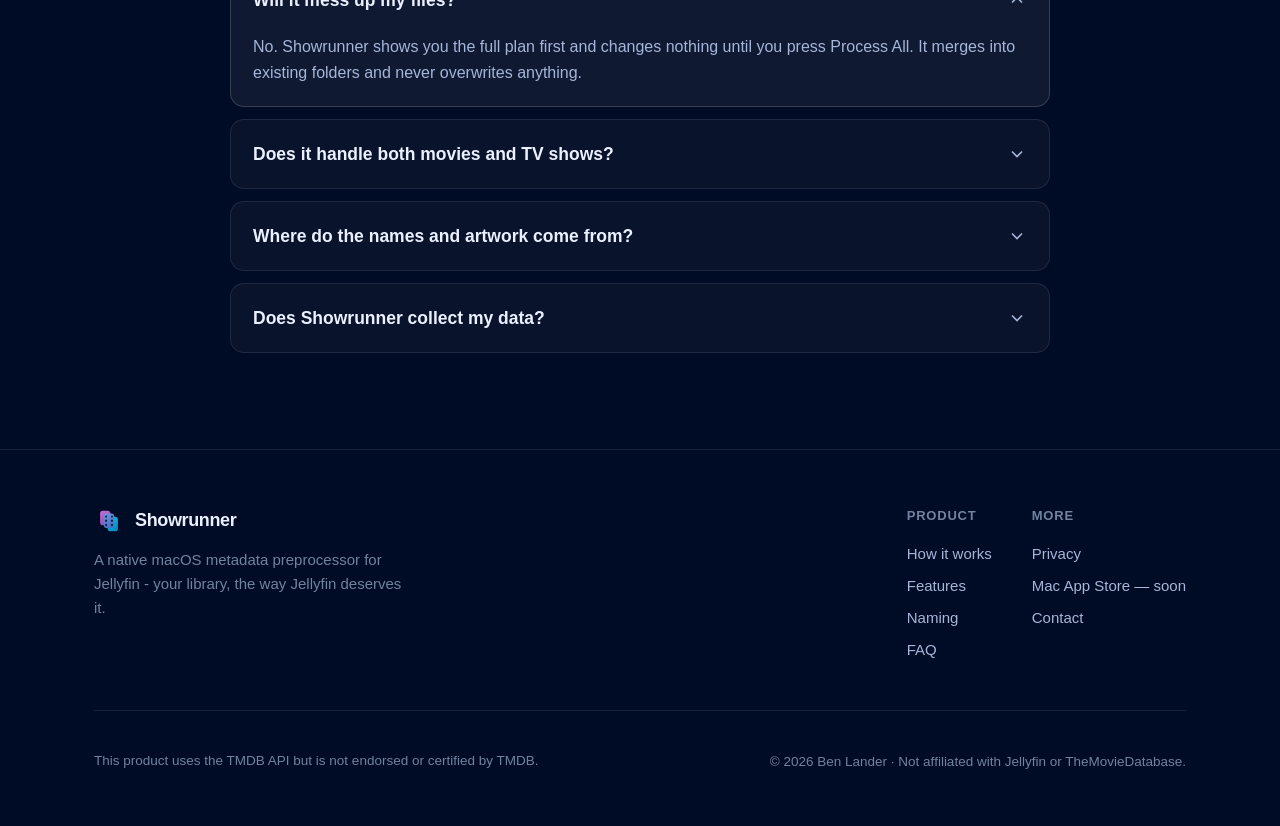
==== commit deaef6d7: "Comment out placeholder notice" ====
--- a/index.html
+++ b/index.html
@@ -40,10 +40,10 @@
 
   <main id="top">
 
-    <div class="notice">
+    <!-- <div class="notice">
         <svg viewBox="0 0 24 24"><path d="M12 9v4M12 17h.01M10.3 3.9 1.8 18a2 2 0 0 0 1.7 3h17a2 2 0 0 0 1.7-3L13.7 3.9a2 2 0 0 0-3.4 0z"/></svg>
         <p><strong>Placeholder.</strong> You're here a little early! Some things are still under-construction, so check back soon.</p>
-    </div>
+    </div> -->
 
     <!-- ===================== HERO ===================== -->
     <header class="hero">
